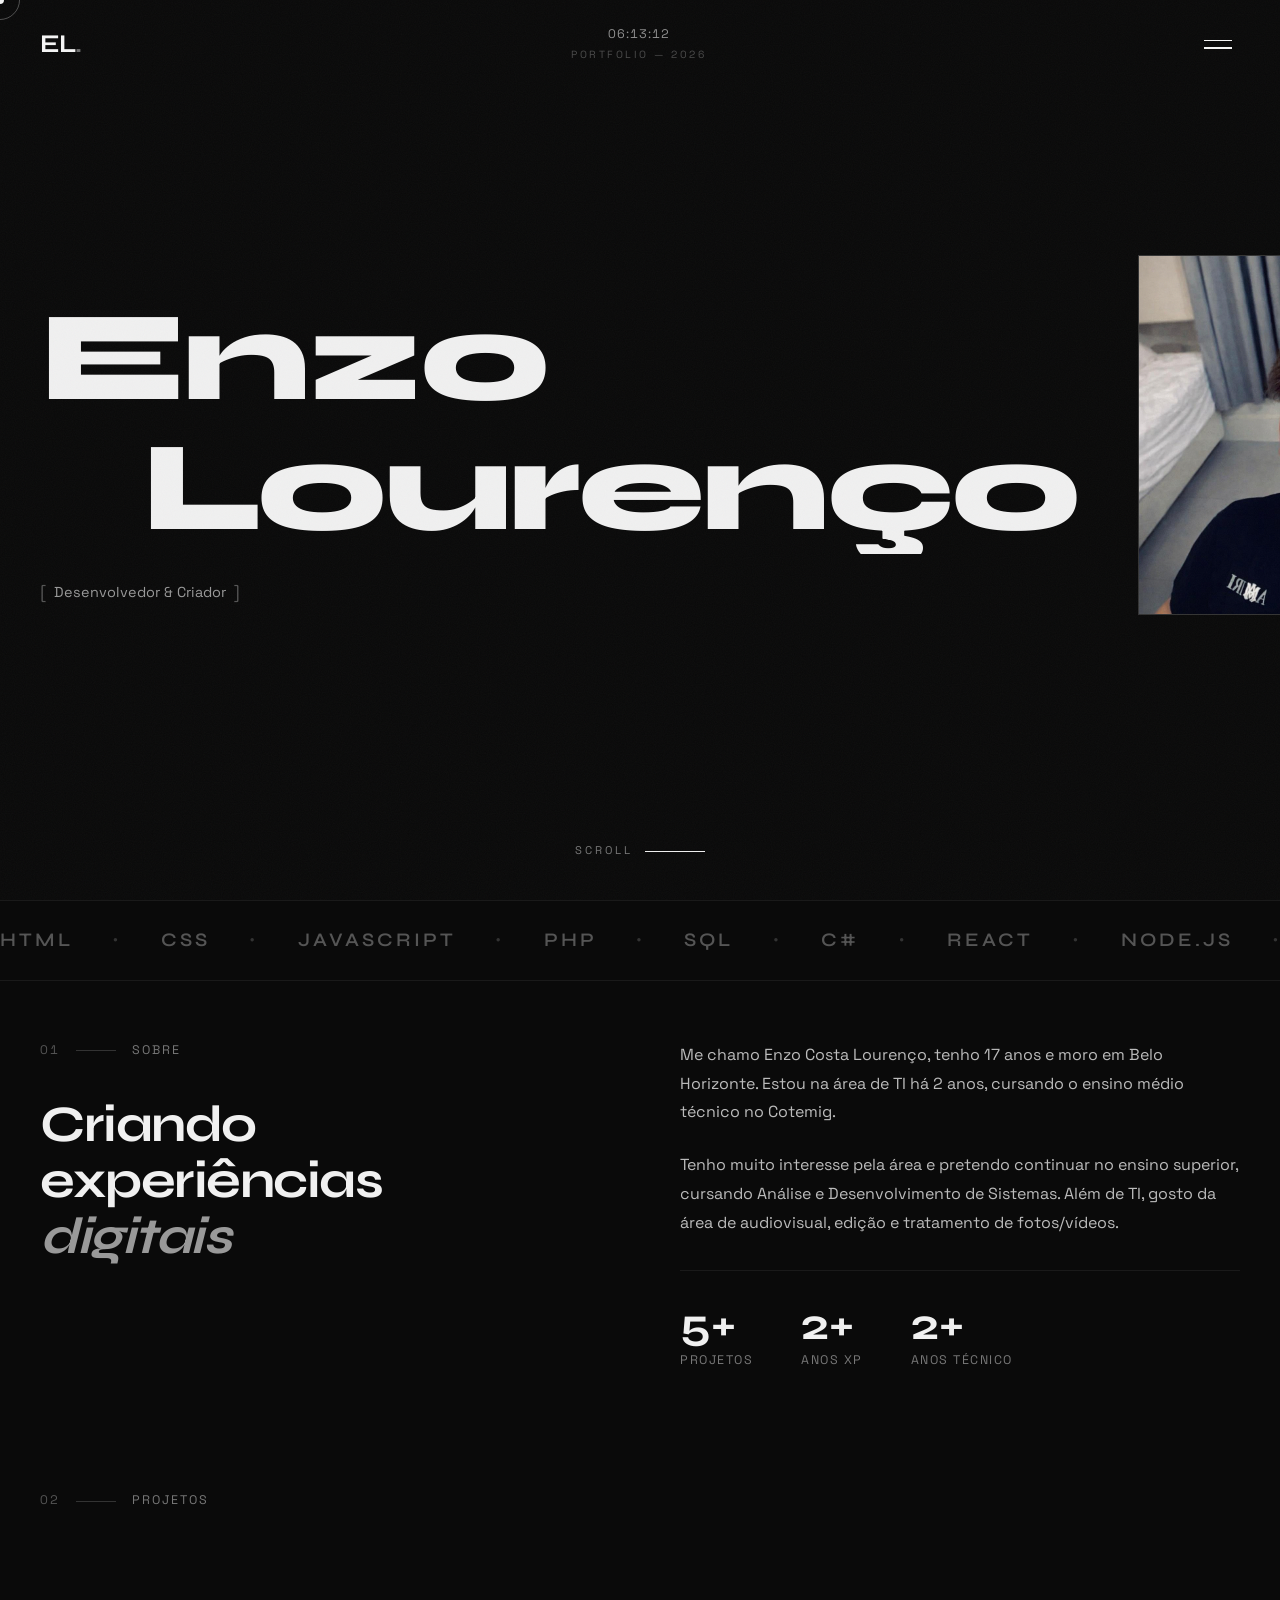
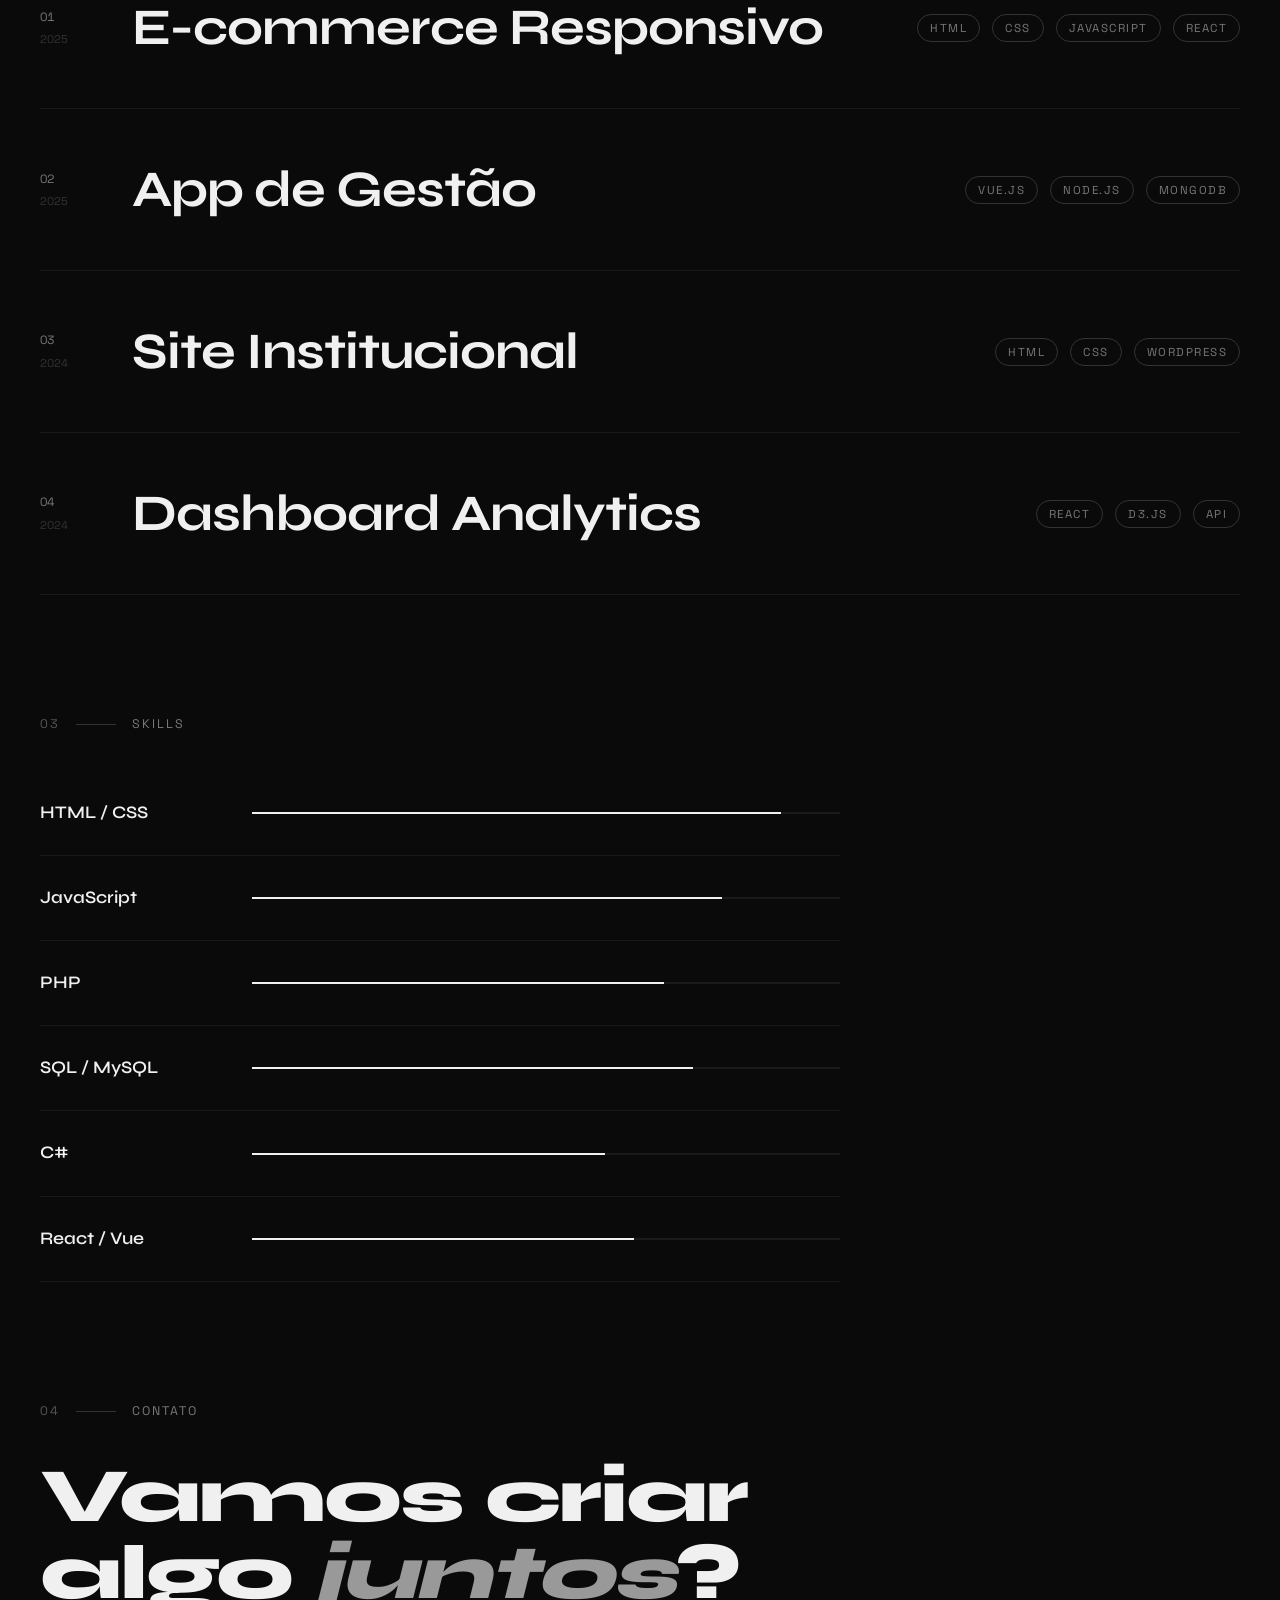
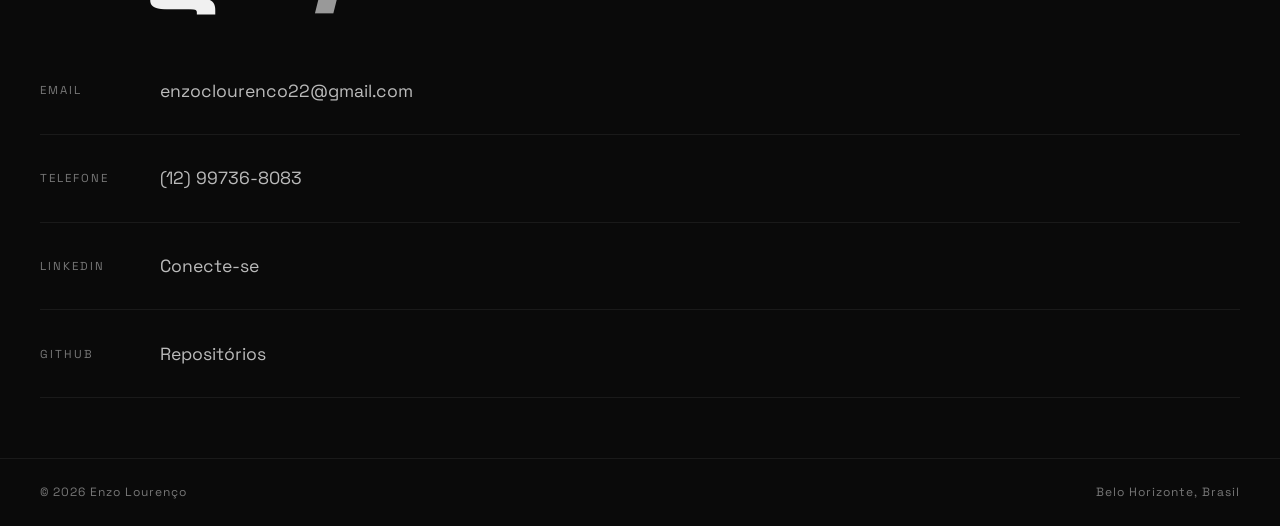
==== index.html @ 7df1abaa "Add files via upload" ====
<!DOCTYPE html>
<html lang="pt-BR">
<head>
    <meta charset="UTF-8">
    <meta name="viewport" content="width=device-width, initial-scale=1.0">
    <title>Enzo Lourenço — Portfolio</title>
    <meta name="description" content="Enzo Costa Lourenço — Desenvolvedor & Criador. Portfolio criativo.">
    <link rel="stylesheet" href="style.css">
    <link rel="preconnect" href="https://fonts.googleapis.com">
    <link rel="preconnect" href="https://fonts.gstatic.com" crossorigin>
    <link href="https://fonts.googleapis.com/css2?family=Space+Grotesk:wght@300;400;500;600;700&family=Syne:wght@400;500;600;700;800&display=swap" rel="stylesheet">
</head>
<body>
    <!-- Noise overlay -->
    <div class="noise-overlay"></div>

    <!-- Custom cursor -->
    <div class="cursor" id="cursor"></div>
    <div class="cursor-follower" id="cursor-follower"></div>

    <!-- Navigation -->
    <nav class="nav" id="nav">
        <div class="nav-inner">
            <a href="#" class="nav-logo" data-magnetic>EL<span class="nav-logo-dot">.</span></a>
            <div class="nav-center">
                <div class="nav-time" id="nav-time"></div>
                <div class="nav-subtitle">Portfolio &mdash; 2026</div>
            </div>
            <button class="nav-menu-btn" id="nav-menu-btn" data-magnetic aria-label="Menu">
                <span class="menu-line"></span>
                <span class="menu-line"></span>
            </button>
        </div>
    </nav>

    <!-- Fullscreen Menu Overlay -->
    <div class="menu-overlay" id="menu-overlay">
        <div class="menu-content">
            <div class="menu-links">
                <a href="#hero" class="menu-link" data-index="01">
                    <span class="menu-link-text">Início</span>
                    <span class="menu-link-arrow">→</span>
                </a>
                <a href="#about" class="menu-link" data-index="02">
                    <span class="menu-link-text">Sobre</span>
                    <span class="menu-link-arrow">→</span>
                </a>
                <a href="#work" class="menu-link" data-index="03">
                    <span class="menu-link-text">Projetos</span>
                    <span class="menu-link-arrow">→</span>
                </a>
                <a href="#skills" class="menu-link" data-index="04">
                    <span class="menu-link-text">Skills</span>
                    <span class="menu-link-arrow">→</span>
                </a>
                <a href="#contact" class="menu-link" data-index="05">
                    <span class="menu-link-text">Contato</span>
                    <span class="menu-link-arrow">→</span>
                </a>
            </div>
            <div class="menu-footer">
                <span>enzoclourenco22@gmail.com</span>
                <span>Belo Horizonte, BR</span>
            </div>
        </div>
    </div>

    <!-- Hero Section -->
    <section class="hero" id="hero">
        <div class="hero-row">
            <div class="hero-left">
                <h1 class="hero-title">
                    <span class="hero-title-line">
                        <span class="title-word" data-delay="0">Enzo</span>
                    </span>
                    <span class="hero-title-line title-line-indent">
                        <span class="title-word" data-delay="1">Lourenço</span>
                    </span>
                </h1>
                <div class="hero-role">
                    <span class="role-bracket">[</span>
                    <span class="role-text">Desenvolvedor & Criador</span>
                    <span class="role-bracket">]</span>
                </div>
            </div>
            <div class="hero-right">
                <div class="hero-photo-wrapper">
                    <img src="FotoPerfil.jpeg" alt="Enzo Lourenço" class="hero-photo">
                </div>
                <div class="hero-photo-label">BH &mdash; BR</div>
            </div>
        </div>
        <div class="hero-scroll-indicator">
            <span class="scroll-text">Scroll</span>
            <div class="scroll-bar">
                <div class="scroll-bar-fill"></div>
            </div>
        </div>
    </section>

    <!-- Marquee -->
    <div class="marquee-section">
        <div class="marquee-track">
            <div class="marquee-content">
                <span>HTML</span><span class="marquee-dot">●</span>
                <span>CSS</span><span class="marquee-dot">●</span>
                <span>JavaScript</span><span class="marquee-dot">●</span>
                <span>PHP</span><span class="marquee-dot">●</span>
                <span>SQL</span><span class="marquee-dot">●</span>
                <span>C#</span><span class="marquee-dot">●</span>
                <span>React</span><span class="marquee-dot">●</span>
                <span>Node.js</span><span class="marquee-dot">●</span>
                <span>HTML</span><span class="marquee-dot">●</span>
                <span>CSS</span><span class="marquee-dot">●</span>
                <span>JavaScript</span><span class="marquee-dot">●</span>
                <span>PHP</span><span class="marquee-dot">●</span>
                <span>SQL</span><span class="marquee-dot">●</span>
                <span>C#</span><span class="marquee-dot">●</span>
                <span>React</span><span class="marquee-dot">●</span>
                <span>Node.js</span><span class="marquee-dot">●</span>
            </div>
        </div>
    </div>

    <!-- About Section -->
    <section class="about" id="about">
        <div class="about-grid">
            <div class="about-left">
                <div class="section-label reveal-up">
                    <span class="label-number">01</span>
                    <span class="label-line"></span>
                    <span>Sobre</span>
                </div>
                <h2 class="about-heading reveal-up">
                    Criando<br>
                    experiências<br>
                    <em>digitais</em>
                </h2>
            </div>
            <div class="about-right">
                <p class="about-text reveal-up">
                    Me chamo Enzo Costa Lourenço, tenho 17 anos e moro em Belo Horizonte. 
                    Estou na área de TI há 2 anos, cursando o ensino médio técnico no Cotemig.
                </p>
                <p class="about-text reveal-up">
                    Tenho muito interesse pela área e pretendo continuar no ensino superior, 
                    cursando Análise e Desenvolvimento de Sistemas. Além de TI, gosto da área 
                    de audiovisual, edição e tratamento de fotos/vídeos.
                </p>
                <div class="about-stats">
                    <div class="stat reveal-up">
                        <span class="stat-number">5+</span>
                        <span class="stat-label">Projetos</span>
                    </div>
                    <div class="stat reveal-up">
                        <span class="stat-number">2+</span>
                        <span class="stat-label">Anos XP</span>
                    </div>
                    <div class="stat reveal-up">
                        <span class="stat-number">2+</span>
                        <span class="stat-label">Anos Técnico</span>
                    </div>
                </div>
            </div>
        </div>
    </section>

    <!-- Work / Projects Section -->
    <section class="work" id="work">
        <div class="section-label reveal-up">
            <span class="label-number">02</span>
            <span class="label-line"></span>
            <span>Projetos</span>
        </div>

        <div class="work-list">
            <!-- Project 1 -->
            <a href="#" class="work-item reveal-up" data-img="https://images.unsplash.com/photo-1551650975-87deedd944c3?auto=format&fit=crop&w=800&q=80">
                <div class="work-item-header">
                    <span class="work-number">01</span>
                    <span class="work-year">2025</span>
                </div>
                <h3 class="work-title">E-commerce Responsivo</h3>
                <div class="work-tags">
                    <span>HTML</span>
                    <span>CSS</span>
                    <span>JavaScript</span>
                    <span>React</span>
                </div>
                <div class="work-item-line"></div>
            </a>

            <!-- Project 2 -->
            <a href="#" class="work-item reveal-up" data-img="https://images.unsplash.com/photo-1460925895917-afdab827c52f?auto=format&fit=crop&w=800&q=80">
                <div class="work-item-header">
                    <span class="work-number">02</span>
                    <span class="work-year">2025</span>
                </div>
                <h3 class="work-title">App de Gestão</h3>
                <div class="work-tags">
                    <span>Vue.js</span>
                    <span>Node.js</span>
                    <span>MongoDB</span>
                </div>
                <div class="work-item-line"></div>
            </a>

            <!-- Project 3 -->
            <a href="#" class="work-item reveal-up" data-img="https://images.unsplash.com/photo-1551288049-bebda4e38f71?auto=format&fit=crop&w=800&q=80">
                <div class="work-item-header">
                    <span class="work-number">03</span>
                    <span class="work-year">2024</span>
                </div>
                <h3 class="work-title">Site Institucional</h3>
                <div class="work-tags">
                    <span>HTML</span>
                    <span>CSS</span>
                    <span>WordPress</span>
                </div>
                <div class="work-item-line"></div>
            </a>

            <!-- Project 4 -->
            <a href="#" class="work-item reveal-up" data-img="https://images.unsplash.com/photo-1555066931-4365d14bab8c?auto=format&fit=crop&w=800&q=80">
                <div class="work-item-header">
                    <span class="work-number">04</span>
                    <span class="work-year">2024</span>
                </div>
                <h3 class="work-title">Dashboard Analytics</h3>
                <div class="work-tags">
                    <span>React</span>
                    <span>D3.js</span>
                    <span>API</span>
                </div>
                <div class="work-item-line"></div>
            </a>
        </div>

        <!-- Floating preview image -->
        <div class="work-preview" id="work-preview">
            <img src="" alt="" id="work-preview-img">
        </div>
    </section>

    <!-- Skills Section -->
    <section class="skills" id="skills">
        <div class="section-label reveal-up">
            <span class="label-number">03</span>
            <span class="label-line"></span>
            <span>Skills</span>
        </div>
        <div class="skills-container">
            <div class="skill-row reveal-up">
                <span class="skill-name">HTML / CSS</span>
                <div class="skill-bar"><div class="skill-fill" data-width="90"></div></div>
            </div>
            <div class="skill-row reveal-up">
                <span class="skill-name">JavaScript</span>
                <div class="skill-bar"><div class="skill-fill" data-width="80"></div></div>
            </div>
            <div class="skill-row reveal-up">
                <span class="skill-name">PHP</span>
                <div class="skill-bar"><div class="skill-fill" data-width="70"></div></div>
            </div>
            <div class="skill-row reveal-up">
                <span class="skill-name">SQL / MySQL</span>
                <div class="skill-bar"><div class="skill-fill" data-width="75"></div></div>
            </div>
            <div class="skill-row reveal-up">
                <span class="skill-name">C#</span>
                <div class="skill-bar"><div class="skill-fill" data-width="60"></div></div>
            </div>
            <div class="skill-row reveal-up">
                <span class="skill-name">React / Vue</span>
                <div class="skill-bar"><div class="skill-fill" data-width="65"></div></div>
            </div>
        </div>
    </section>

    <!-- Contact Section -->
    <section class="contact" id="contact">
        <div class="contact-content">
            <div class="section-label reveal-up">
                <span class="label-number">04</span>
                <span class="label-line"></span>
                <span>Contato</span>
            </div>
            <h2 class="contact-heading reveal-up">
                Vamos criar<br>algo <em>juntos</em>?
            </h2>
            <div class="contact-links">
                <a href="mailto:enzoclourenco22@gmail.com" class="contact-link reveal-up" data-magnetic>
                    <span class="contact-link-label">Email</span>
                    <span class="contact-link-value">enzoclourenco22@gmail.com</span>
                    <span class="contact-link-arrow">↗</span>
                </a>
                <a href="tel:+5512997368083" class="contact-link reveal-up" data-magnetic>
                    <span class="contact-link-label">Telefone</span>
                    <span class="contact-link-value">(12) 99736-8083</span>
                    <span class="contact-link-arrow">↗</span>
                </a>
                <a href="https://linkedin.com/in/seu-perfil" target="_blank" class="contact-link reveal-up" data-magnetic>
                    <span class="contact-link-label">LinkedIn</span>
                    <span class="contact-link-value">Conecte-se</span>
                    <span class="contact-link-arrow">↗</span>
                </a>
                <a href="https://github.com/seu-usuario" target="_blank" class="contact-link reveal-up" data-magnetic>
                    <span class="contact-link-label">GitHub</span>
                    <span class="contact-link-value">Repositórios</span>
                    <span class="contact-link-arrow">↗</span>
                </a>
            </div>
        </div>
    </section>

    <!-- Footer -->
    <footer class="footer">
        <div class="footer-inner">
            <span class="footer-copy">&copy; <span id="year"></span> Enzo Lourenço</span>
            <span class="footer-location">Belo Horizonte, Brasil</span>
        </div>
    </footer>

    <script src="main.js"></script>
</body>
</html>
---- style.css ----
/* ===== DESIGN TOKENS ===== */
:root {
    --black: #0a0a0a;
    --black-soft: #111111;
    --gray-darkest: #1a1a1a;
    --gray-darker: #222222;
    --gray-dark: #333333;
    --gray-mid: #555555;
    --gray: #777777;
    --gray-light: #999999;
    --gray-lighter: #bbbbbb;
    --white-dim: #cccccc;
    --white-soft: #e0e0e0;
    --white: #f0f0f0;
    --pure-white: #ffffff;

    --font-display: 'Syne', sans-serif;
    --font-body: 'Space Grotesk', sans-serif;

    --ease-out-expo: cubic-bezier(0.16, 1, 0.3, 1);
    --ease-out-quart: cubic-bezier(0.25, 1, 0.5, 1);
    --ease-in-out: cubic-bezier(0.76, 0, 0.24, 1);
}

/* ===== RESET ===== */
*, *::before, *::after {
    margin: 0;
    padding: 0;
    box-sizing: border-box;
}

html {
    scroll-behavior: smooth;
    scroll-padding-top: 0;
    cursor: none;
}

body {
    font-family: var(--font-body);
    background: var(--black);
    color: var(--white);
    overflow-x: hidden;
    line-height: 1.6;
    -webkit-font-smoothing: antialiased;
    cursor: none;
}

a, button {
    cursor: none;
}

img {
    display: block;
    max-width: 100%;
}

a {
    text-decoration: none;
    color: inherit;
}

::selection {
    background: var(--white);
    color: var(--black);
}

/* ===== NOISE OVERLAY ===== */
.noise-overlay {
    position: fixed;
    inset: 0;
    z-index: 9999;
    pointer-events: none;
    opacity: 0.035;
    background-image: url("data:image/svg+xml,%3Csvg viewBox='0 0 256 256' xmlns='http://www.w3.org/2000/svg'%3E%3Cfilter id='noise'%3E%3CfeTurbulence type='fractalNoise' baseFrequency='0.9' numOctaves='4' stitchTiles='stitch'/%3E%3C/filter%3E%3Crect width='100%25' height='100%25' filter='url(%23noise)' opacity='1'/%3E%3C/svg%3E");
    background-repeat: repeat;
    background-size: 256px 256px;
}

/* ===== CUSTOM CURSOR ===== */
.cursor {
    width: 8px;
    height: 8px;
    background: var(--pure-white);
    border-radius: 50%;
    position: fixed;
    top: 0;
    left: 0;
    pointer-events: none;
    z-index: 10001;
    transition: transform 0.15s var(--ease-out-expo), opacity 0.3s;
    mix-blend-mode: difference;
}

.cursor-follower {
    width: 40px;
    height: 40px;
    border: 1px solid rgba(255, 255, 255, 0.3);
    border-radius: 50%;
    position: fixed;
    top: 0;
    left: 0;
    pointer-events: none;
    z-index: 10000;
    transition: transform 0.4s var(--ease-out-expo), width 0.3s, height 0.3s, border-color 0.3s, opacity 0.3s;
    mix-blend-mode: difference;
}

.cursor.hovering {
    transform: scale(0.5);
}

.cursor-follower.hovering {
    width: 64px;
    height: 64px;
    border-color: var(--pure-white);
}

/* ===== NAVIGATION ===== */
.nav {
    position: fixed;
    top: 0;
    left: 0;
    width: 100%;
    z-index: 1000;
    padding: 24px 40px;
    mix-blend-mode: difference;
}

.nav-inner {
    display: flex;
    align-items: center;
    justify-content: space-between;
}

.nav-logo {
    font-family: var(--font-display);
    font-size: 1.6rem;
    font-weight: 700;
    letter-spacing: -1px;
    color: var(--pure-white);
    transition: opacity 0.3s;
}

.nav-logo-dot {
    color: var(--gray);
}

.nav-logo:hover {
    opacity: 0.7;
}

/* Nav center (clock + subtitle) */
.nav-center {
    display: flex;
    flex-direction: column;
    align-items: center;
    gap: 2px;
}

.nav-subtitle {
    font-size: 0.65rem;
    text-transform: uppercase;
    letter-spacing: 2.5px;
    color: var(--gray-mid);
}

.nav-time {
    font-size: 0.78rem;
    color: var(--gray-light);
    font-variant-numeric: tabular-nums;
    letter-spacing: 1px;
}

.nav-menu-btn {
    background: none;
    border: none;
    display: flex;
    flex-direction: column;
    gap: 6px;
    padding: 8px;
    position: relative;
    z-index: 1001;
}

.menu-line {
    display: block;
    width: 28px;
    height: 1.5px;
    background: var(--pure-white);
    transition: all 0.4s var(--ease-out-expo);
    transform-origin: center;
}

.nav-menu-btn.active .menu-line:first-child {
    transform: rotate(45deg) translate(2.5px, 2.5px);
}

.nav-menu-btn.active .menu-line:last-child {
    transform: rotate(-45deg) translate(2.5px, -2.5px);
}

/* ===== FULLSCREEN MENU ===== */
.menu-overlay {
    position: fixed;
    inset: 0;
    background: var(--black);
    z-index: 999;
    display: flex;
    align-items: center;
    justify-content: center;
    clip-path: circle(0% at calc(100% - 56px) 40px);
    transition: clip-path 0.8s var(--ease-in-out);
    pointer-events: none;
}

.menu-overlay.open {
    clip-path: circle(150% at calc(100% - 56px) 40px);
    pointer-events: all;
}

.menu-content {
    text-align: center;
    width: 100%;
    height: 100%;
    padding: 80px 40px 40px;
    display: flex;
    flex-direction: column;
    align-items: center;
    justify-content: center;
}

.menu-links {
    display: flex;
    flex-direction: column;
    gap: 0;
    width: 100%;
}

.menu-link {
    display: flex;
    align-items: center;
    justify-content: center;
    padding: 20px 80px;
    border-bottom: 1px solid var(--gray-darkest);
    font-family: var(--font-display);
    font-size: clamp(2rem, 5vw, 4rem);
    font-weight: 700;
    color: var(--white);
    transition: all 0.4s var(--ease-out-expo);
    position: relative;
}

.menu-link::before {
    content: attr(data-index);
    position: absolute;
    left: 40px;
    font-size: 0.8rem;
    font-family: var(--font-body);
    font-weight: 400;
    color: var(--gray);
    opacity: 0;
    transform: translateY(10px);
    transition: all 0.4s var(--ease-out-expo);
}

.menu-link:hover::before {
    opacity: 1;
    transform: translateY(0);
}

.menu-link-arrow {
    position: absolute;
    right: 40px;
    font-size: 0.9em;
    opacity: 0;
    transform: translateX(-20px);
    transition: all 0.4s var(--ease-out-expo);
}

.menu-link:hover {
    color: var(--pure-white);
    letter-spacing: 4px;
}

.menu-link:hover .menu-link-arrow {
    opacity: 1;
    transform: translateX(0);
}

.menu-link-text {
    transition: transform 0.4s var(--ease-out-expo);
}

.menu-link:hover .menu-link-text {
    transform: translateX(10px);
}

.menu-footer {
    margin-top: auto;
    padding-top: 40px;
    display: flex;
    justify-content: center;
    gap: 40px;
    font-size: 0.82rem;
    color: var(--gray);
}

/* ===== HERO ===== */
.hero {
    height: 100vh;
    display: flex;
    flex-direction: column;
    justify-content: center;
    padding: 40px 40px 40px 40px;
    position: relative;
    overflow: hidden;
}

.hero-row {
    display: flex;
    align-items: center;
    justify-content: space-between;
    width: 100%;
    gap: 60px;
}

.hero-left {
    flex: 1;
}

.hero-right {
    flex-shrink: 0;
    margin-right: 3vw;
    opacity: 0;
    animation: fadeInPhoto 1.2s var(--ease-out-expo) 0.4s forwards;
}

/* Hero Photo */
.hero-photo-wrapper {
    width: 280px;
    height: 360px;
    overflow: hidden;
    position: relative;
}

.hero-photo-wrapper::before {
    content: '';
    position: absolute;
    inset: 0;
    border: 1px solid var(--gray-dark);
    z-index: 2;
    pointer-events: none;
}

.hero-photo {
    width: 100%;
    height: 100%;
    object-fit: cover;
    transition: transform 0.6s var(--ease-out-expo);
}

.hero-photo-wrapper:hover .hero-photo {
    transform: scale(1.05);
}

.hero-photo-label {
    margin-top: 12px;
    font-size: 0.7rem;
    letter-spacing: 3px;
    text-transform: uppercase;
    color: var(--gray);
    text-align: right;
}

.hero-title {
    font-family: var(--font-display);
    font-weight: 800;
    line-height: 1;
    letter-spacing: -3px;
    margin-bottom: 24px;
}

.hero-title-line {
    display: block;
    overflow: hidden;
    padding-bottom: 0.1em;
}

.title-line-indent {
    padding-left: 8vw;
}

.title-word {
    display: inline-block;
    font-size: clamp(4rem, 10vw, 8rem);
    opacity: 0;
    transform: translateY(100%);
    animation: revealUp 1.2s var(--ease-out-expo) forwards;
}

.title-word[data-delay="1"] {
    animation-delay: 0.15s;
}

.hero-role {
    display: flex;
    align-items: center;
    gap: 8px;
    font-size: 0.9rem;
    color: var(--gray-light);
    opacity: 0;
    animation: fadeIn 1s var(--ease-out-expo) 0.8s forwards;
}

.role-bracket {
    color: var(--gray-mid);
    font-size: 1.1rem;
}

.hero-scroll-indicator {
    position: absolute;
    bottom: 40px;
    left: 50%;
    transform: translateX(-50%);
    display: flex;
    align-items: center;
    gap: 12px;
    opacity: 0;
    animation: fadeIn 1s var(--ease-out-expo) 1.2s forwards;
}

.scroll-text {
    font-size: 0.7rem;
    text-transform: uppercase;
    letter-spacing: 3px;
    color: var(--gray);
}

.scroll-bar {
    width: 60px;
    height: 1px;
    background: var(--gray-dark);
    position: relative;
    overflow: hidden;
}

.scroll-bar-fill {
    position: absolute;
    top: 0;
    left: 0;
    width: 100%;
    height: 100%;
    background: var(--white);
    animation: scrollBarMove 2s ease-in-out infinite;
}

@keyframes scrollBarMove {
    0% { transform: translateX(-100%); }
    50% { transform: translateX(0); }
    100% { transform: translateX(100%); }
}

/* ===== MARQUEE ===== */
.marquee-section {
    padding: 24px 0;
    border-top: 1px solid var(--gray-darkest);
    border-bottom: 1px solid var(--gray-darkest);
    overflow: hidden;
}

.marquee-track {
    display: flex;
    animation: marquee 25s linear infinite;
}

.marquee-content {
    display: flex;
    align-items: center;
    gap: 40px;
    white-space: nowrap;
    font-family: var(--font-display);
    font-size: 1.2rem;
    font-weight: 600;
    color: var(--gray-mid);
    text-transform: uppercase;
    letter-spacing: 3px;
    padding-right: 40px;
}

.marquee-dot {
    font-size: 0.5rem;
    color: var(--gray-dark);
}

@keyframes marquee {
    0% { transform: translateX(0); }
    100% { transform: translateX(-50%); }
}

/* ===== SECTION LABEL ===== */
.section-label {
    display: flex;
    align-items: center;
    gap: 16px;
    font-size: 0.78rem;
    text-transform: uppercase;
    letter-spacing: 2px;
    color: var(--gray);
    margin-bottom: 36px;
}

.label-number {
    font-variant-numeric: tabular-nums;
    color: var(--gray-mid);
}

.label-line {
    width: 40px;
    height: 1px;
    background: var(--gray-dark);
}

/* ===== ABOUT ===== */
.about {
    padding: 60px 40px;
    min-height: auto;
}

.about-grid {
    display: grid;
    grid-template-columns: 1fr 1fr;
    gap: 80px;
    align-items: start;
}

.about-heading {
    font-family: var(--font-display);
    font-size: clamp(2.5rem, 4vw, 4rem);
    font-weight: 700;
    line-height: 1.1;
    letter-spacing: -1.5px;
    color: var(--white);
}

.about-heading em {
    font-style: italic;
    color: var(--gray-light);
}

.about-text {
    font-size: 1rem;
    line-height: 1.8;
    color: var(--gray-lighter);
    margin-bottom: 24px;
}

.about-stats {
    display: flex;
    gap: 48px;
    margin-top: 32px;
    padding-top: 32px;
    border-top: 1px solid var(--gray-darkest);
}

.stat {
    display: flex;
    flex-direction: column;
    gap: 4px;
}

.stat-number {
    font-family: var(--font-display);
    font-size: 2.8rem;
    font-weight: 700;
    color: var(--white);
    line-height: 1;
}

.stat-label {
    font-size: 0.78rem;
    text-transform: uppercase;
    letter-spacing: 1.5px;
    color: var(--gray);
}

/* ===== WORK / PROJECTS ===== */
.work {
    padding: 60px 40px;
    position: relative;
}

.work-list {
    display: flex;
    flex-direction: column;
}

.work-item {
    display: grid;
    grid-template-columns: auto 1fr auto;
    align-items: center;
    gap: 32px;
    padding: 40px 0;
    position: relative;
    transition: all 0.4s var(--ease-out-expo);
}

.work-item-line {
    position: absolute;
    bottom: 0;
    left: 0;
    width: 100%;
    height: 1px;
    background: var(--gray-darkest);
}

.work-item-line::after {
    content: '';
    position: absolute;
    bottom: 0;
    left: 0;
    width: 0;
    height: 1px;
    background: var(--white);
    transition: width 0.6s var(--ease-out-expo);
}

.work-item:hover .work-item-line::after {
    width: 100%;
}

.work-item-header {
    display: flex;
    flex-direction: column;
    gap: 4px;
    min-width: 60px;
}

.work-number {
    font-size: 0.75rem;
    color: var(--gray);
    font-variant-numeric: tabular-nums;
}

.work-year {
    font-size: 0.7rem;
    color: var(--gray-dark);
}

.work-title {
    font-family: var(--font-display);
    font-size: clamp(1.8rem, 4vw, 3.5rem);
    font-weight: 700;
    letter-spacing: -1px;
    color: var(--white);
    transition: all 0.4s var(--ease-out-expo);
}

.work-item:hover .work-title {
    letter-spacing: 2px;
    color: var(--pure-white);
}

.work-tags {
    display: flex;
    gap: 12px;
    flex-wrap: wrap;
    justify-content: flex-end;
}

.work-tags span {
    font-size: 0.72rem;
    text-transform: uppercase;
    letter-spacing: 1.5px;
    color: var(--gray);
    padding: 4px 12px;
    border: 1px solid var(--gray-dark);
    border-radius: 100px;
    transition: all 0.3s var(--ease-out-expo);
}

.work-item:hover .work-tags span {
    border-color: var(--gray);
    color: var(--gray-lighter);
}

/* Project Preview Image */
.work-preview {
    position: fixed;
    width: 320px;
    height: 200px;
    pointer-events: none;
    z-index: 100;
    opacity: 0;
    transition: opacity 0.3s var(--ease-out-expo);
    overflow: hidden;
}

.work-preview.visible {
    opacity: 1;
}

.work-preview img {
    width: 100%;
    height: 100%;
    object-fit: cover;
    filter: grayscale(100%);
}

/* ===== SKILLS ===== */
.skills {
    padding: 60px 40px;
}

.skills-container {
    max-width: 800px;
}

.skill-row {
    display: flex;
    align-items: center;
    gap: 32px;
    padding: 28px 0;
    border-bottom: 1px solid var(--gray-darkest);
}

.skill-name {
    min-width: 180px;
    font-family: var(--font-display);
    font-size: 1.1rem;
    font-weight: 600;
    color: var(--white);
}

.skill-bar {
    flex: 1;
    height: 2px;
    background: var(--gray-darkest);
    position: relative;
    overflow: hidden;
}

.skill-fill {
    height: 100%;
    background: var(--white);
    width: 0;
    transition: width 1.2s var(--ease-out-expo);
}


/* ===== CONTACT ===== */
.contact {
    padding: 60px 40px 60px;
    min-height: auto;
    display: flex;
    align-items: center;
}

.contact-content {
    width: 100%;
}

.contact-heading {
    font-family: var(--font-display);
    font-size: clamp(3rem, 6vw, 6rem);
    font-weight: 800;
    line-height: 1;
    letter-spacing: -2px;
    margin-bottom: 36px;
    color: var(--white);
}

.contact-heading em {
    font-style: italic;
    color: var(--gray-light);
}

.contact-links {
    display: flex;
    flex-direction: column;
}

.contact-link {
    display: flex;
    align-items: center;
    padding: 28px 0;
    border-bottom: 1px solid var(--gray-darkest);
    transition: all 0.4s var(--ease-out-expo);
    position: relative;
}

.contact-link::after {
    content: '';
    position: absolute;
    bottom: 0;
    left: 0;
    width: 0;
    height: 1px;
    background: var(--white);
    transition: width 0.6s var(--ease-out-expo);
}

.contact-link:hover::after {
    width: 100%;
}

.contact-link:hover {
    padding-left: 20px;
}

.contact-link-label {
    font-size: 0.72rem;
    text-transform: uppercase;
    letter-spacing: 2px;
    color: var(--gray);
    min-width: 120px;
}

.contact-link-value {
    flex: 1;
    font-size: 1.1rem;
    color: var(--gray-lighter);
    transition: color 0.3s;
}

.contact-link:hover .contact-link-value {
    color: var(--pure-white);
}

.contact-link-arrow {
    font-size: 1.2rem;
    color: var(--gray-dark);
    transform: translateX(-10px);
    opacity: 0;
    transition: all 0.4s var(--ease-out-expo);
}

.contact-link:hover .contact-link-arrow {
    opacity: 1;
    transform: translateX(0);
}

/* ===== FOOTER ===== */
.footer {
    padding: 24px 40px;
    border-top: 1px solid var(--gray-darkest);
}

.footer-inner {
    display: flex;
    justify-content: space-between;
    align-items: center;
}

.footer-copy, .footer-location {
    font-size: 0.75rem;
    color: var(--gray);
    letter-spacing: 1px;
}

/* ===== ANIMATIONS ===== */
@keyframes revealUp {
    from {
        opacity: 0;
        transform: translateY(100%);
    }
    to {
        opacity: 1;
        transform: translateY(0);
    }
}

@keyframes fadeIn {
    from { opacity: 0; }
    to { opacity: 1; }
}

@keyframes fadeInScale {
    from {
        opacity: 0;
        transform: translateY(-50%) scale(0.95);
    }
    to {
        opacity: 1;
        transform: translateY(-50%) scale(1);
    }
}

@keyframes fadeInPhoto {
    from {
        opacity: 0;
        transform: scale(0.95);
    }
    to {
        opacity: 1;
        transform: scale(1);
    }
}

/* Scroll Reveal */
.reveal-up {
    opacity: 0;
    transform: translateY(40px);
    transition: all 0.8s var(--ease-out-expo);
}

.reveal-up.visible {
    opacity: 1;
    transform: translateY(0);
}

/* ===== SCROLLBAR ===== */
::-webkit-scrollbar {
    width: 4px;
}

::-webkit-scrollbar-track {
    background: var(--black);
}

::-webkit-scrollbar-thumb {
    background: var(--gray-dark);
}

::-webkit-scrollbar-thumb:hover {
    background: var(--gray);
}

/* ===== RESPONSIVE ===== */
@media (max-width: 1024px) {
    .hero-photo-container {
        right: 4%;
    }

    .hero-photo-wrapper {
        width: 220px;
        height: 300px;
    }

    .about-grid {
        grid-template-columns: 1fr;
        gap: 48px;
    }

    .work-item {
        grid-template-columns: 1fr;
        gap: 12px;
        padding: 32px 0;
    }

    .work-tags {
        justify-content: flex-start;
    }

    .work-preview {
        display: none;
    }
}

@media (max-width: 768px) {
    html, body, a, button {
        cursor: auto;
    }

    .cursor, .cursor-follower {
        display: none;
    }

    .nav {
        padding: 16px 20px;
    }

    .hero {
        padding: 20px;
        flex-direction: column;
        align-items: flex-start;
        justify-content: flex-end;
    }

    .hero-content {
        padding-bottom: 40px;
    }

    .hero-photo-container {
        position: relative;
        right: auto;
        top: auto;
        transform: none;
        margin-bottom: 40px;
        align-self: flex-end;
        opacity: 1;
        animation: fadeIn 1s var(--ease-out-expo) 0.4s forwards;
    }

    .hero-photo-wrapper {
        width: 160px;
        height: 200px;
    }

    .title-word {
        font-size: clamp(3rem, 14vw, 5rem);
    }

    .title-line-indent {
        padding-left: 12vw;
    }

    .hero-bottom {
        flex-direction: column;
        gap: 24px;
        align-items: flex-start;
    }

    .about {
        padding: 80px 20px;
    }

    .about-stats {
        gap: 32px;
        flex-wrap: wrap;
    }

    .work {
        padding: 80px 20px;
    }

    .work-title {
        font-size: clamp(1.5rem, 7vw, 2.5rem);
    }

    .skills {
        padding: 80px 20px;
    }

    .skill-row {
        flex-direction: column;
        align-items: flex-start;
        gap: 12px;
    }

    .skill-name {
        min-width: unset;
    }

    .skill-bar {
        width: 100%;
    }

    .contact {
        padding: 80px 20px;
    }

    .contact-link {
        flex-direction: column;
        align-items: flex-start;
        gap: 4px;
    }

    .contact-link-arrow {
        display: none;
    }

    .footer {
        padding: 20px;
    }

    .footer-inner {
        flex-direction: column;
        gap: 8px;
        text-align: center;
    }

    .menu-link {
        font-size: clamp(1.8rem, 8vw, 3rem);
    }

    .menu-footer {
        flex-direction: column;
        gap: 8px;
    }

    .marquee-content {
        font-size: 0.9rem;
    }
}

@media (max-width: 480px) {
    .hero {
        padding: 16px;
    }

    .about {
        padding: 60px 16px;
    }

    .work {
        padding: 60px 16px;
    }

    .skills {
        padding: 60px 16px;
    }

    .contact {
        padding: 60px 16px;
    }
}
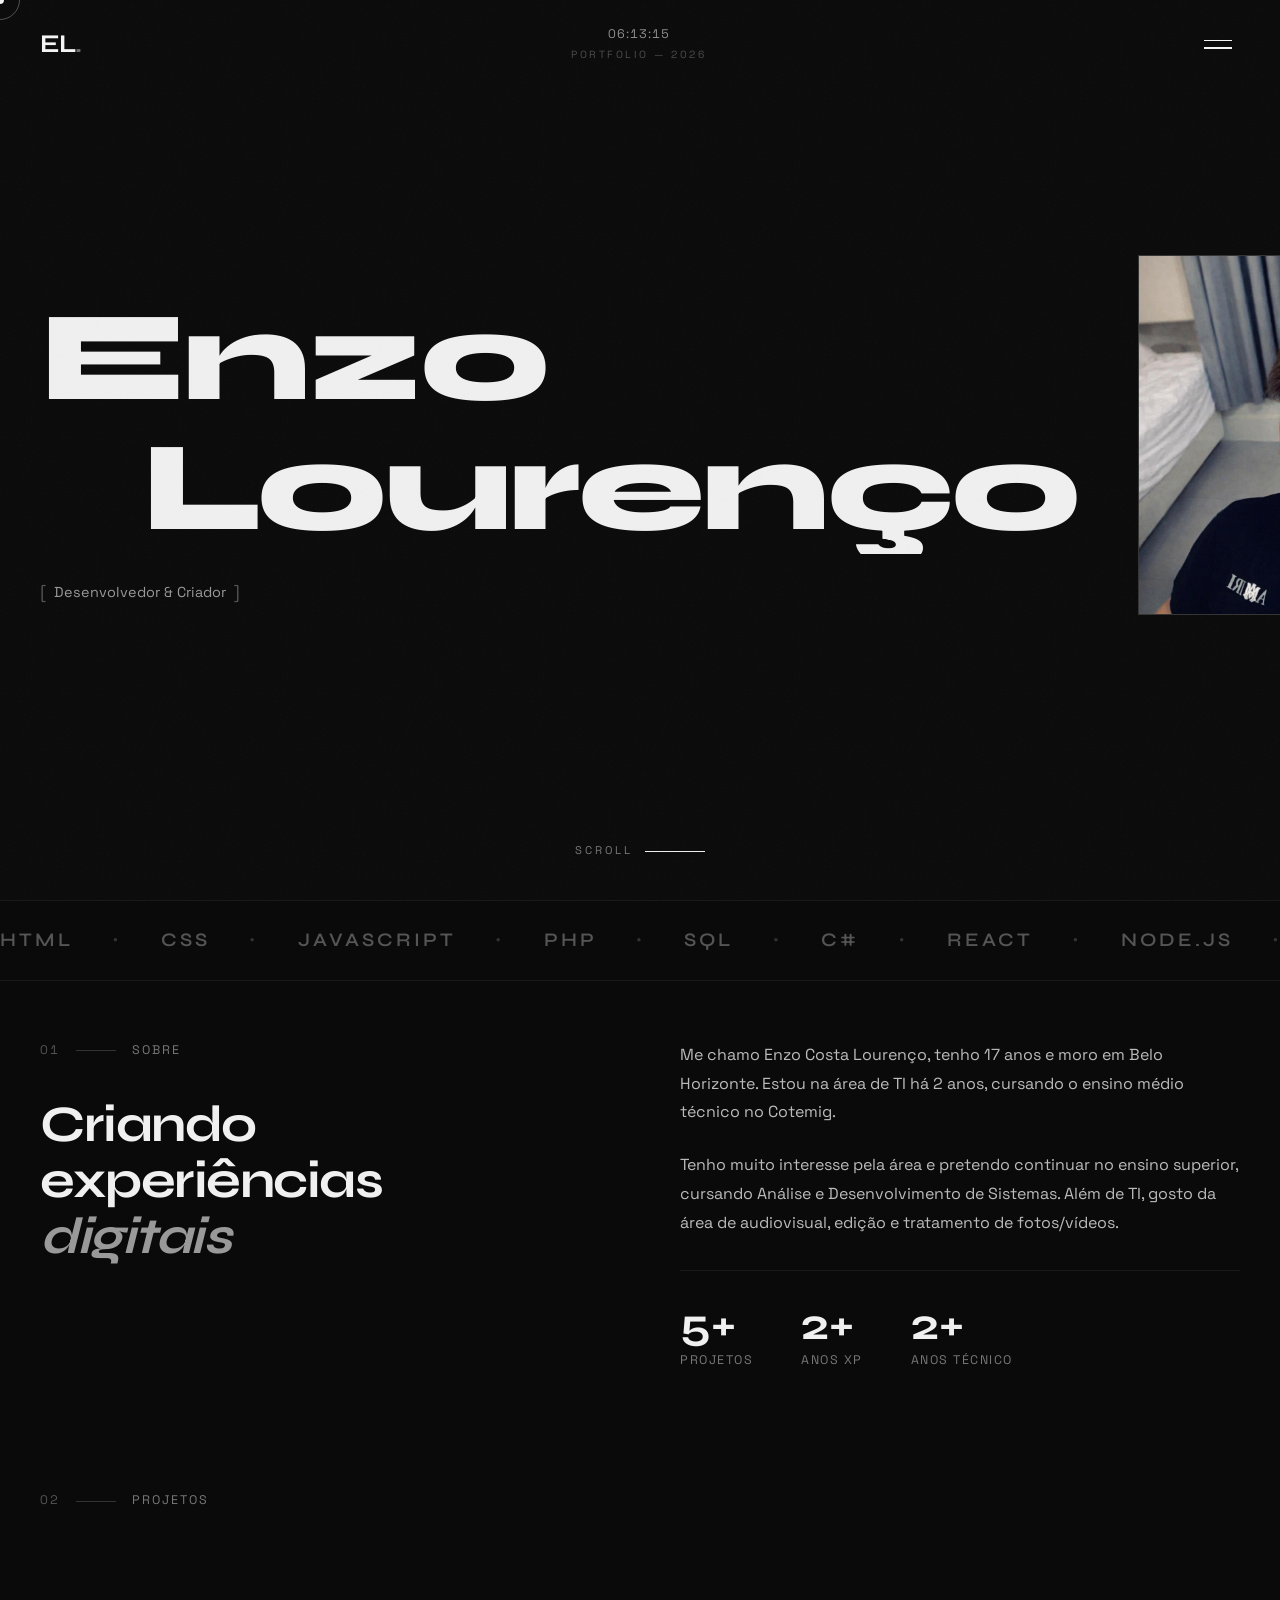
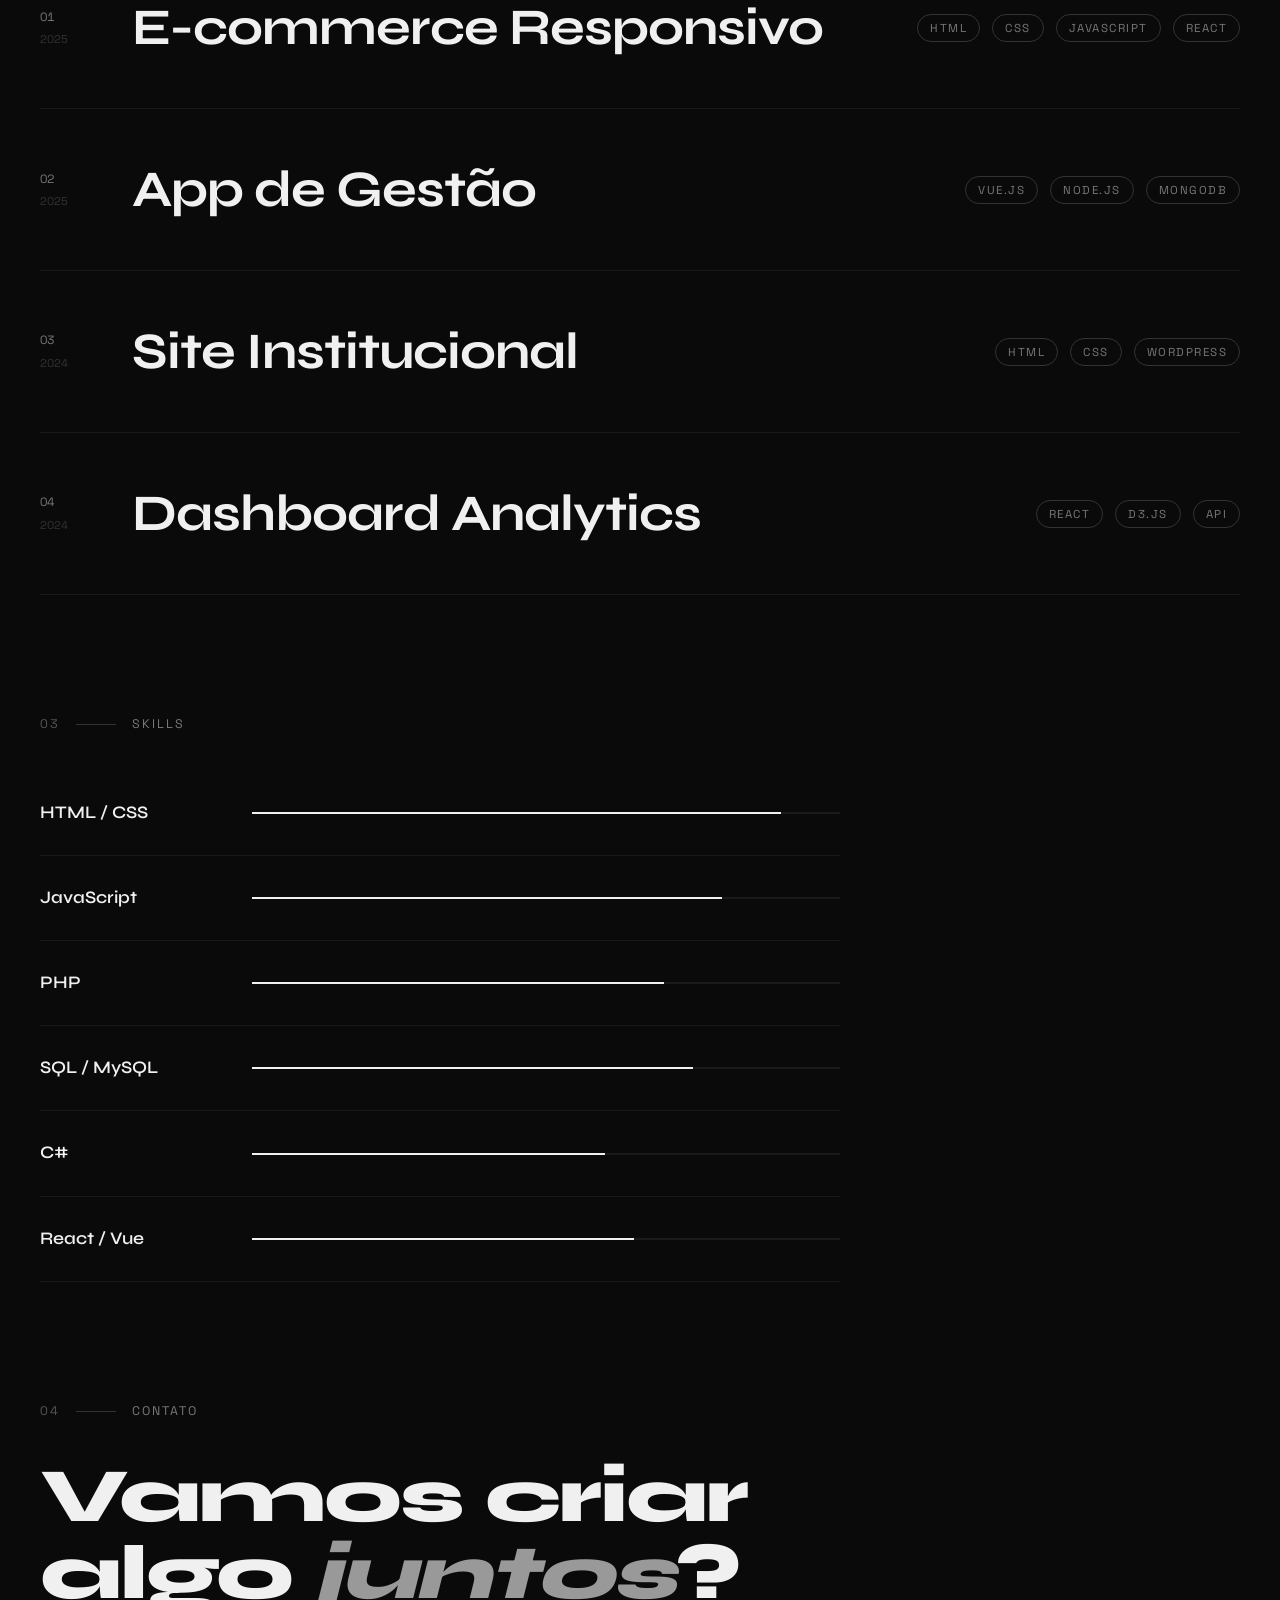
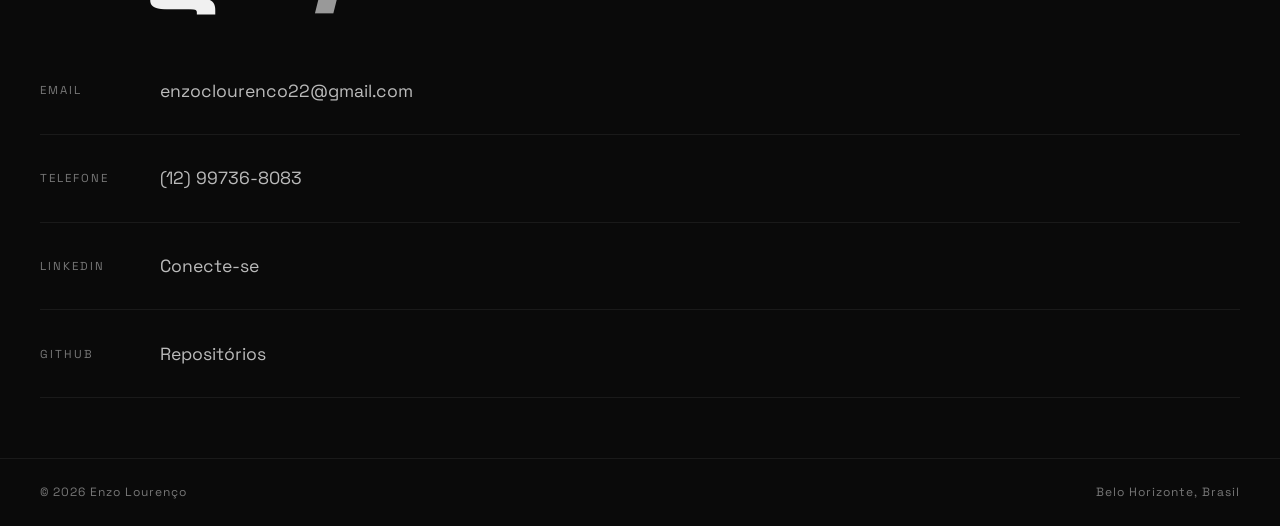
==== commit 757baff0: "teste" ====
--- a/index.html
+++ b/index.html
@@ -54,7 +54,7 @@
                     <span class="menu-link-arrow">→</span>
                 </a>
                 <a href="#contact" class="menu-link" data-index="05">
-                    <span class="menu-link-text">Contato</span>
+                    <span class="menu-link-text">Contatooooo</span>
                     <span class="menu-link-arrow">→</span>
                 </a>
             </div>
@@ -323,4 +323,4 @@
 
     <script src="main.js"></script>
 </body>
-</html>+</html>
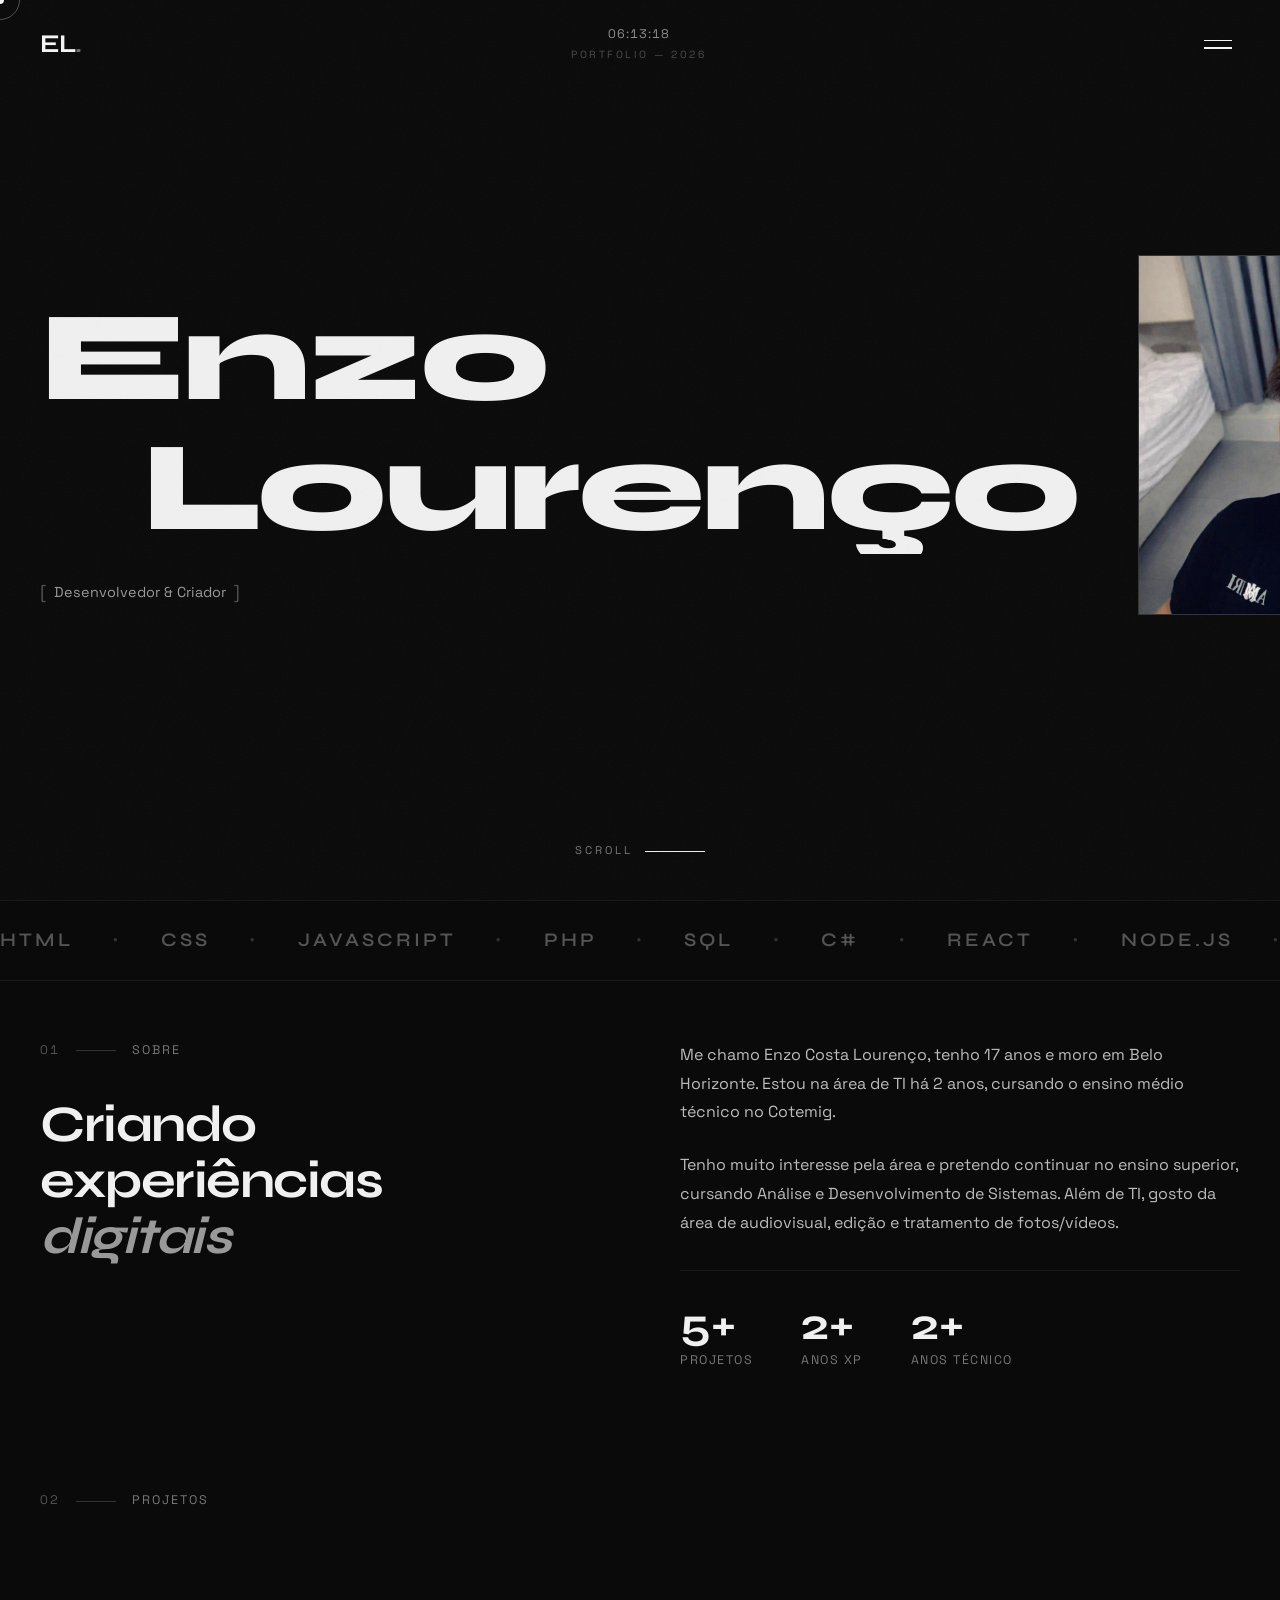
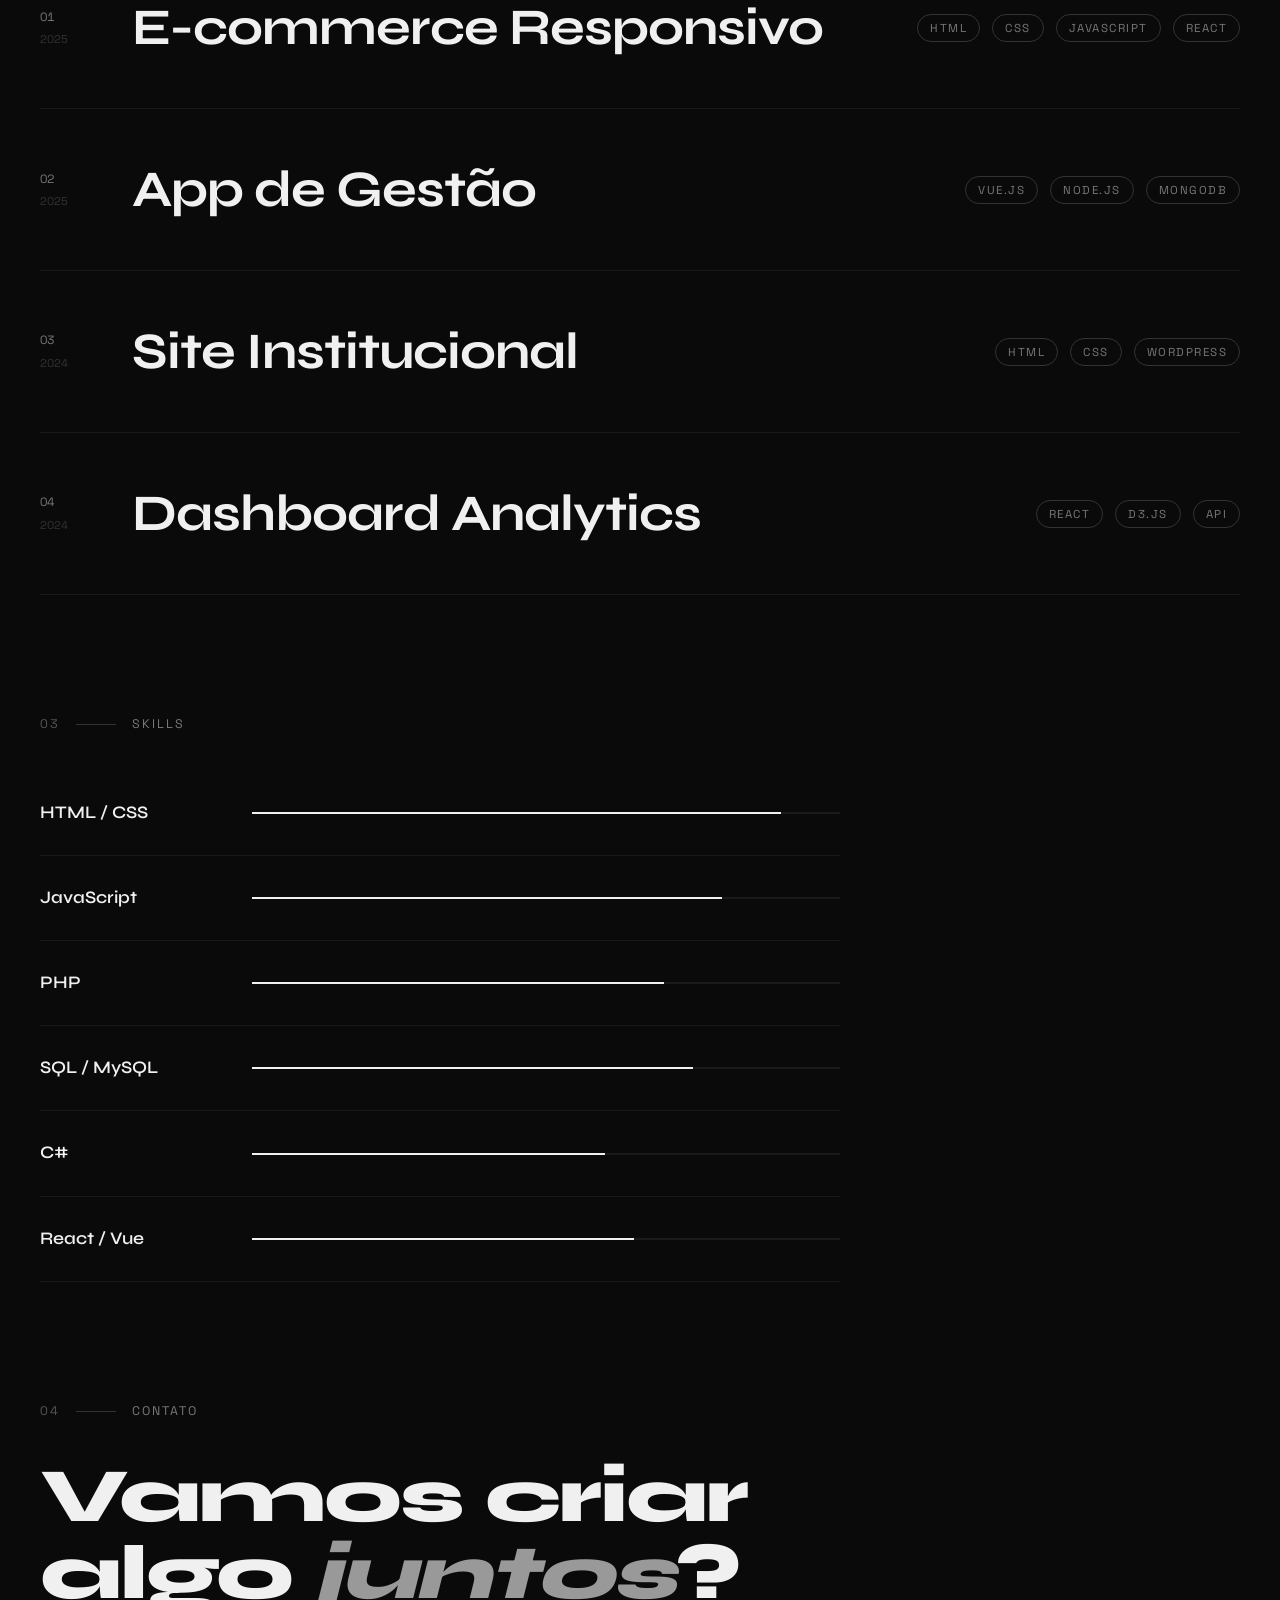
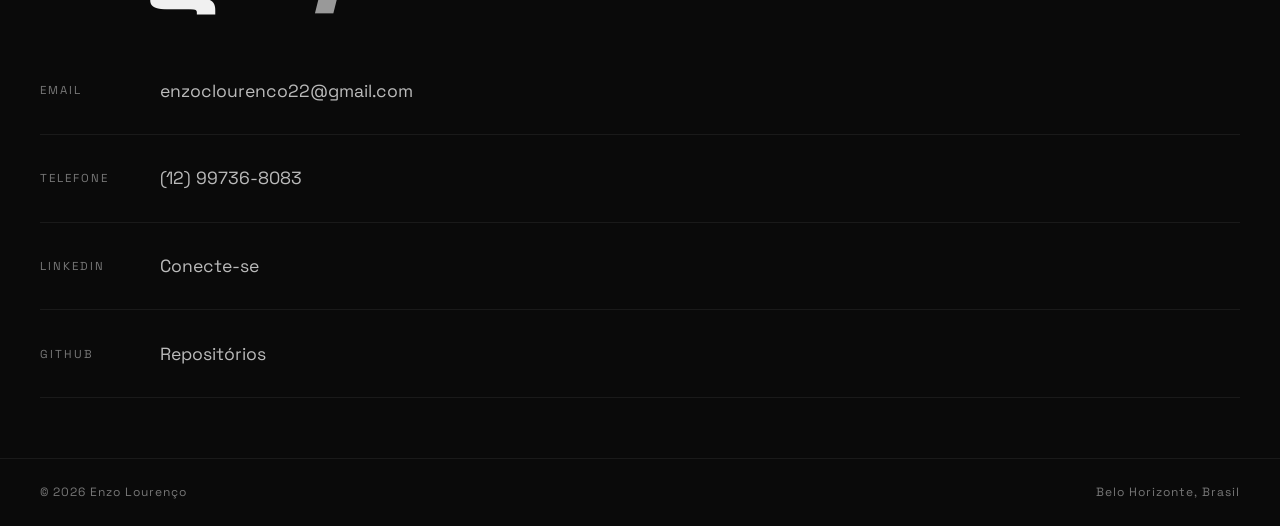
==== commit fb80264e: "testeee" ====
--- a/index.html
+++ b/index.html
@@ -54,7 +54,7 @@
                     <span class="menu-link-arrow">→</span>
                 </a>
                 <a href="#contact" class="menu-link" data-index="05">
-                    <span class="menu-link-text">Contatooooo</span>
+                    <span class="menu-link-text">Contato</span>
                     <span class="menu-link-arrow">→</span>
                 </a>
             </div>
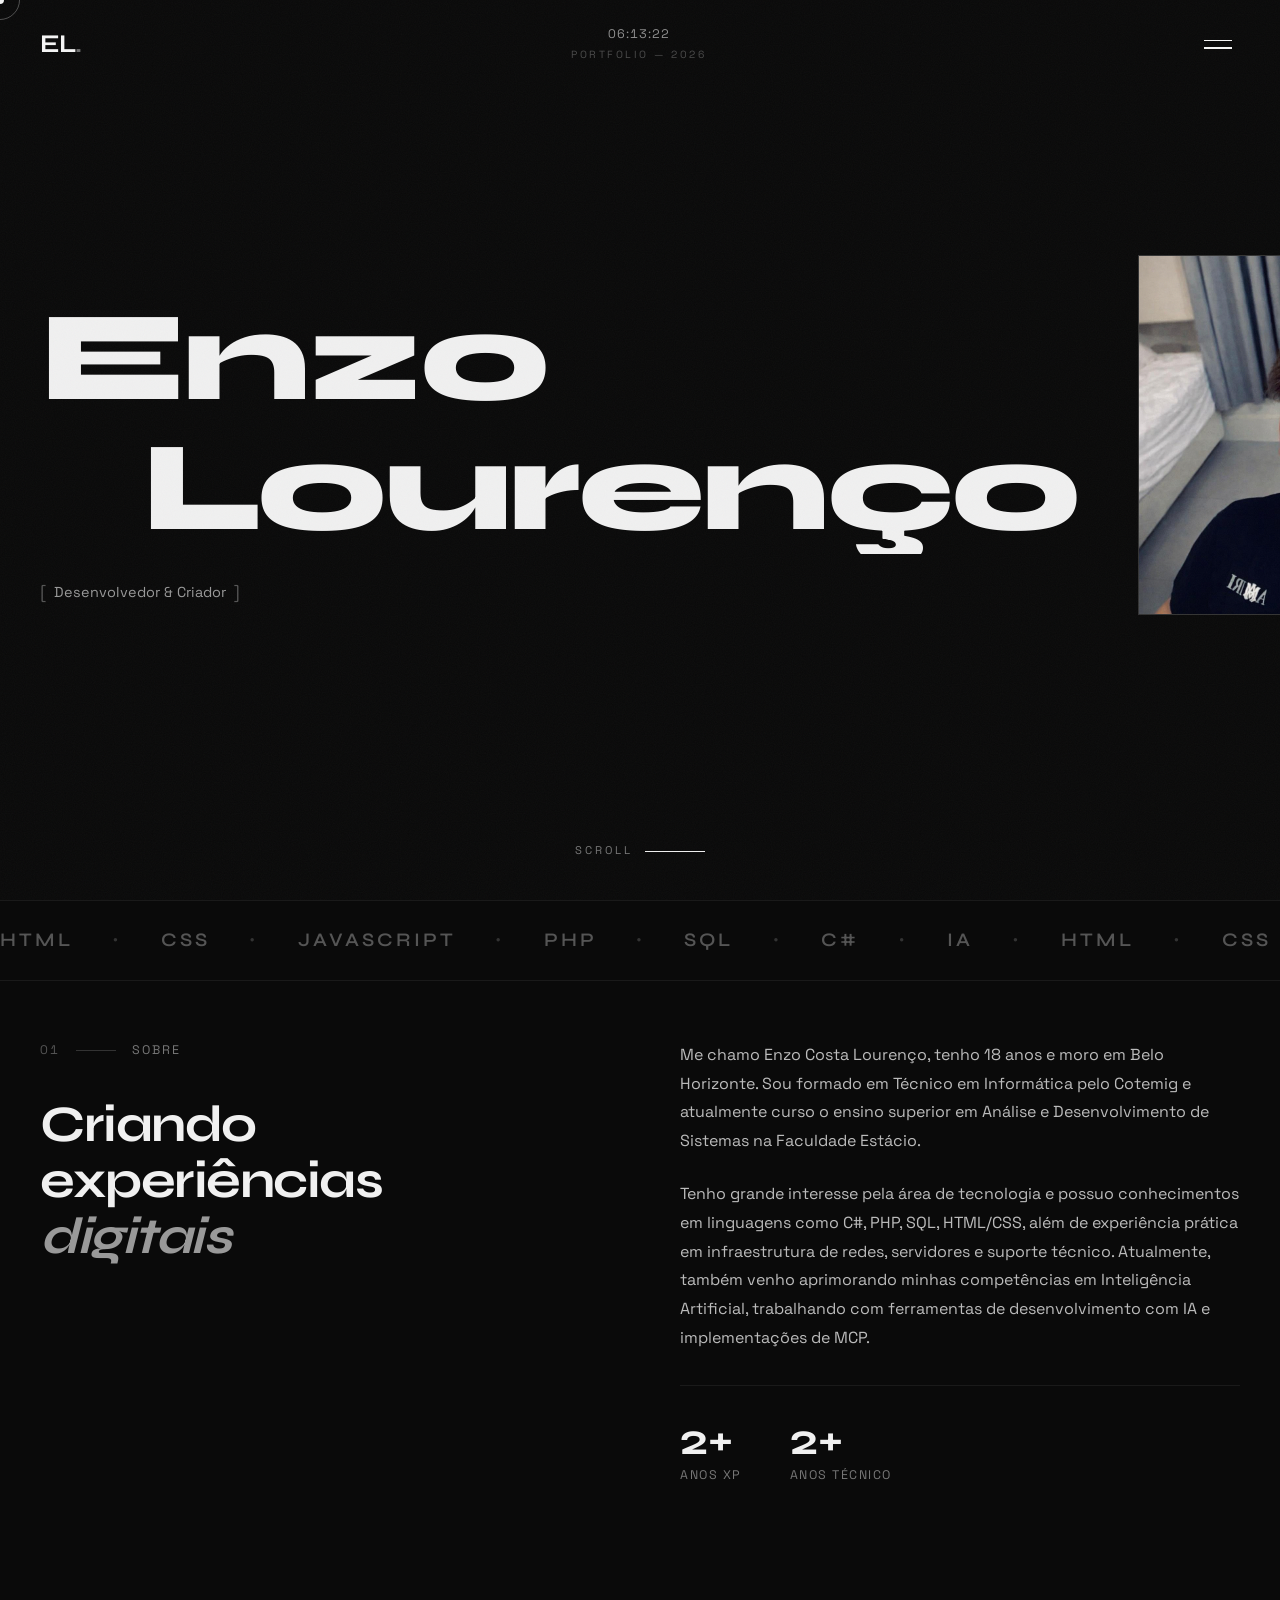
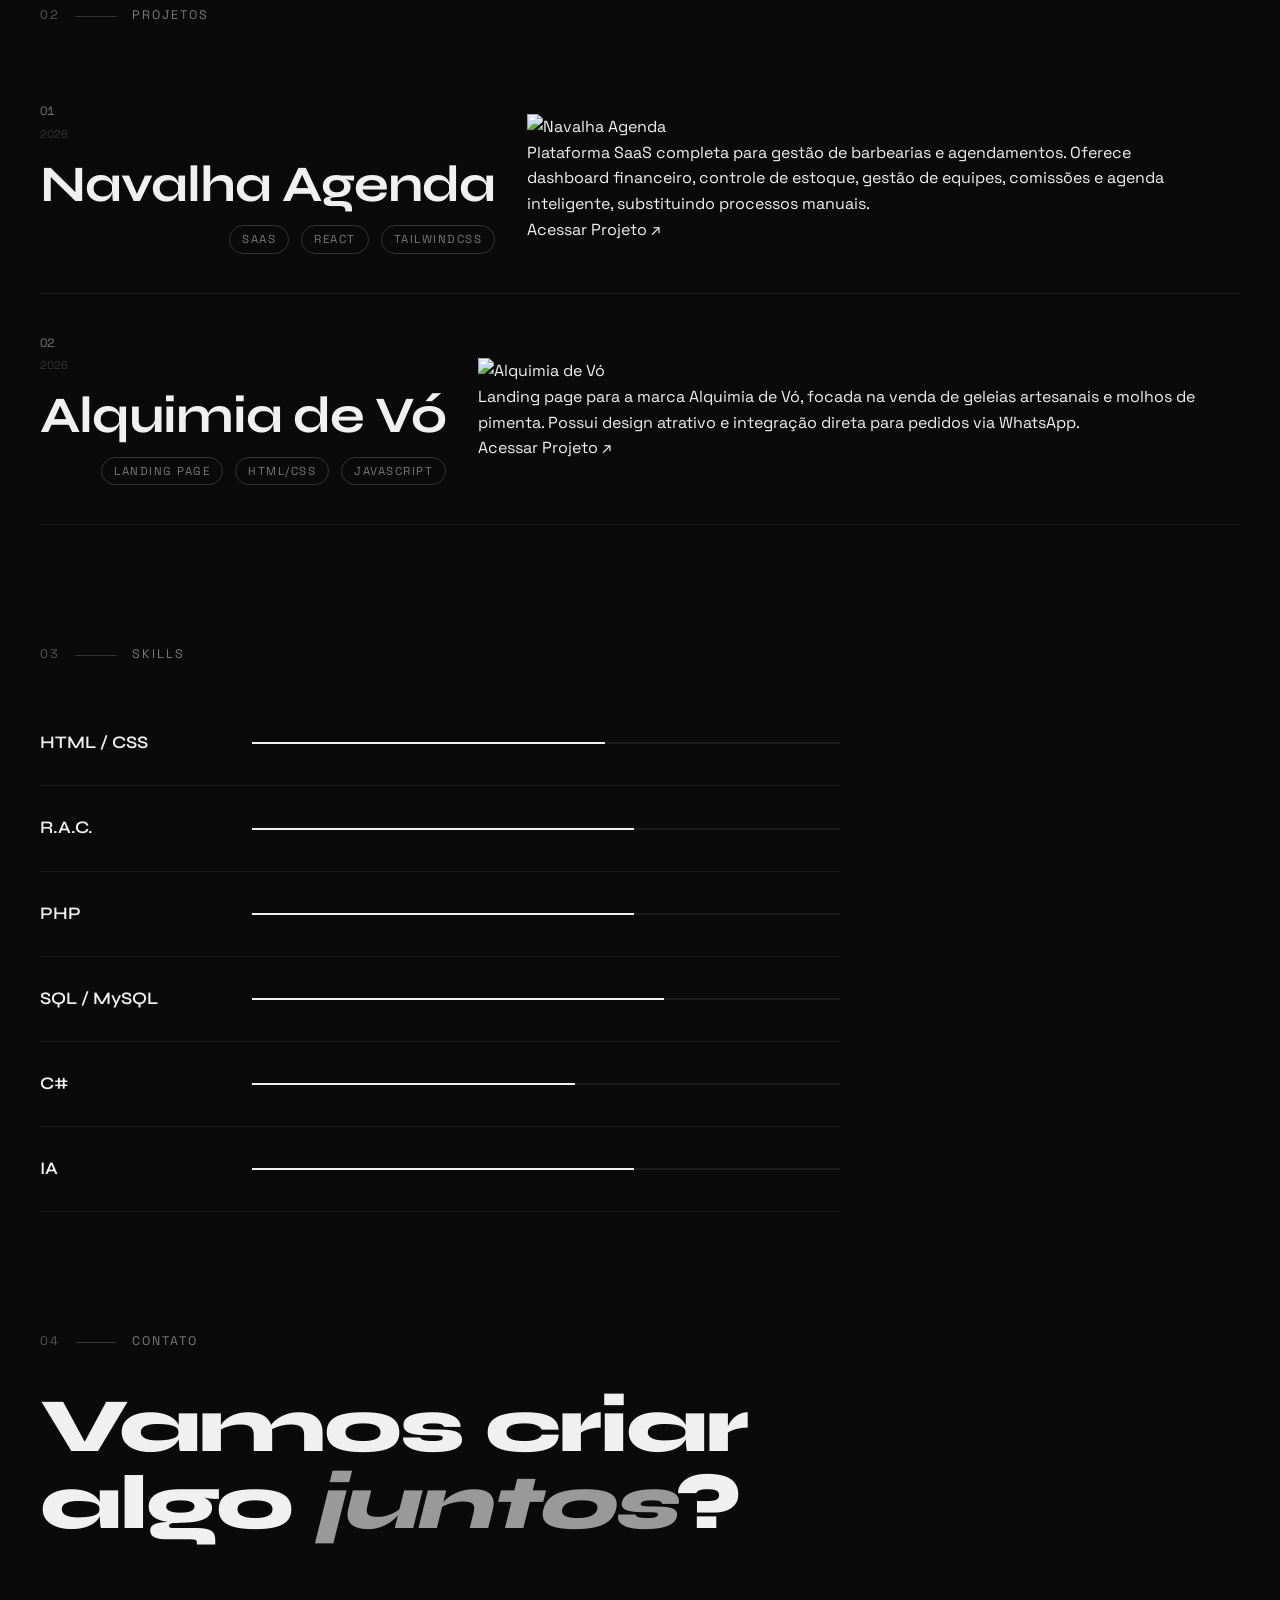
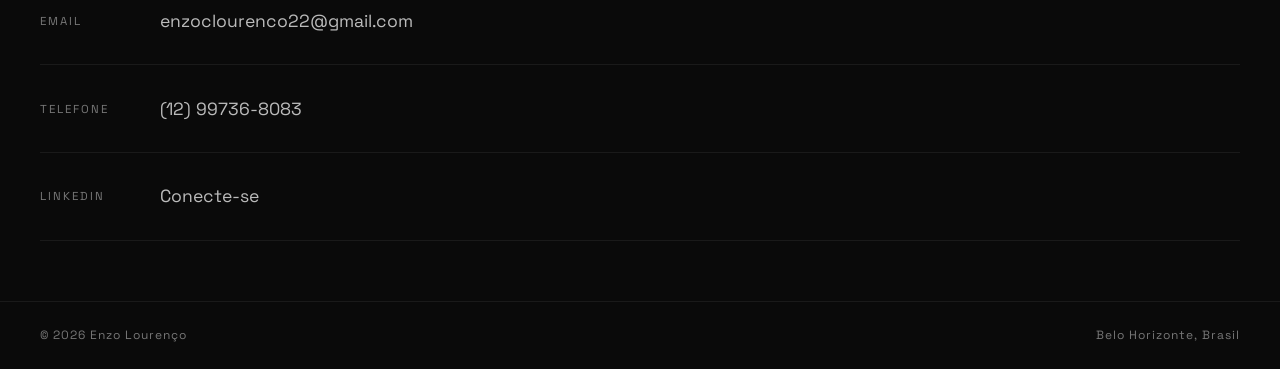
==== commit 01eb87b6: "mudanças" ====
--- a/index.html
+++ b/index.html
@@ -1,5 +1,6 @@
 <!DOCTYPE html>
 <html lang="pt-BR">
+
 <head>
     <meta charset="UTF-8">
     <meta name="viewport" content="width=device-width, initial-scale=1.0">
@@ -8,8 +9,11 @@
     <link rel="stylesheet" href="style.css">
     <link rel="preconnect" href="https://fonts.googleapis.com">
     <link rel="preconnect" href="https://fonts.gstatic.com" crossorigin>
-    <link href="https://fonts.googleapis.com/css2?family=Space+Grotesk:wght@300;400;500;600;700&family=Syne:wght@400;500;600;700;800&display=swap" rel="stylesheet">
+    <link
+        href="https://fonts.googleapis.com/css2?family=Space+Grotesk:wght@300;400;500;600;700&family=Syne:wght@400;500;600;700;800&display=swap"
+        rel="stylesheet">
 </head>
+
 <body>
     <!-- Noise overlay -->
     <div class="noise-overlay"></div>
@@ -108,16 +112,14 @@
                 <span>PHP</span><span class="marquee-dot">●</span>
                 <span>SQL</span><span class="marquee-dot">●</span>
                 <span>C#</span><span class="marquee-dot">●</span>
-                <span>React</span><span class="marquee-dot">●</span>
-                <span>Node.js</span><span class="marquee-dot">●</span>
+                <span>IA</span><span class="marquee-dot">●</span>
                 <span>HTML</span><span class="marquee-dot">●</span>
                 <span>CSS</span><span class="marquee-dot">●</span>
                 <span>JavaScript</span><span class="marquee-dot">●</span>
                 <span>PHP</span><span class="marquee-dot">●</span>
                 <span>SQL</span><span class="marquee-dot">●</span>
                 <span>C#</span><span class="marquee-dot">●</span>
-                <span>React</span><span class="marquee-dot">●</span>
-                <span>Node.js</span><span class="marquee-dot">●</span>
+                <span>IA</span><span class="marquee-dot">●</span>
             </div>
         </div>
     </div>
@@ -139,19 +141,18 @@
             </div>
             <div class="about-right">
                 <p class="about-text reveal-up">
-                    Me chamo Enzo Costa Lourenço, tenho 17 anos e moro em Belo Horizonte. 
-                    Estou na área de TI há 2 anos, cursando o ensino médio técnico no Cotemig.
+                    Me chamo Enzo Costa Lourenço, tenho 18 anos e moro em Belo Horizonte.
+                    Sou formado em Técnico em Informática pelo Cotemig e atualmente curso o ensino superior em Análise e
+                    Desenvolvimento de Sistemas na Faculdade Estácio.
                 </p>
                 <p class="about-text reveal-up">
-                    Tenho muito interesse pela área e pretendo continuar no ensino superior, 
-                    cursando Análise e Desenvolvimento de Sistemas. Além de TI, gosto da área 
-                    de audiovisual, edição e tratamento de fotos/vídeos.
+                    Tenho grande interesse pela área de tecnologia e possuo conhecimentos em linguagens como C#, PHP,
+                    SQL, HTML/CSS, além de experiência prática em infraestrutura de redes, servidores e suporte
+                    técnico.
+                    Atualmente, também venho aprimorando minhas competências em Inteligência Artificial, trabalhando com
+                    ferramentas de desenvolvimento com IA e implementações de MCP.
                 </p>
                 <div class="about-stats">
-                    <div class="stat reveal-up">
-                        <span class="stat-number">5+</span>
-                        <span class="stat-label">Projetos</span>
-                    </div>
                     <div class="stat reveal-up">
                         <span class="stat-number">2+</span>
                         <span class="stat-label">Anos XP</span>
@@ -175,71 +176,126 @@
 
         <div class="work-list">
             <!-- Project 1 -->
-            <a href="#" class="work-item reveal-up" data-img="https://images.unsplash.com/photo-1551650975-87deedd944c3?auto=format&fit=crop&w=800&q=80">
-                <div class="work-item-header">
-                    <span class="work-number">01</span>
-                    <span class="work-year">2025</span>
-                </div>
-                <h3 class="work-title">E-commerce Responsivo</h3>
-                <div class="work-tags">
-                    <span>HTML</span>
-                    <span>CSS</span>
-                    <span>JavaScript</span>
-                    <span>React</span>
+            <div class="work-item reveal-up">
+                <div class="work-summary">
+                    <div class="work-item-header">
+                        <span class="work-number">01</span>
+                        <span class="work-year">2026</span>
+                    </div>
+                    <h3 class="work-title">Navalha Agenda</h3>
+                    <div class="work-tags">
+                        <span>SaaS</span>
+                        <span>React</span>
+                        <span>TailwindCSS</span>
+                    </div>
+                </div>
+                <div class="work-details">
+                    <div class="work-details-inner">
+                        <div class="work-photo">
+                            <img src="ImagemNavalhaAgenda.png" alt="Navalha Agenda">
+                        </div>
+                        <div class="work-desc">
+                            <p>Plataforma SaaS completa para gestão de barbearias e agendamentos. Oferece dashboard
+                                financeiro, controle de estoque, gestão de equipes, comissões e agenda inteligente,
+                                substituindo processos manuais.</p>
+                            <a href="https://navalhaagenda.vercel.app/" target="_blank" class="work-link">Acessar
+                                Projeto ↗</a>
+                        </div>
+                    </div>
                 </div>
                 <div class="work-item-line"></div>
-            </a>
+            </div>
 
             <!-- Project 2 -->
-            <a href="#" class="work-item reveal-up" data-img="https://images.unsplash.com/photo-1460925895917-afdab827c52f?auto=format&fit=crop&w=800&q=80">
-                <div class="work-item-header">
-                    <span class="work-number">02</span>
-                    <span class="work-year">2025</span>
-                </div>
-                <h3 class="work-title">App de Gestão</h3>
-                <div class="work-tags">
-                    <span>Vue.js</span>
-                    <span>Node.js</span>
-                    <span>MongoDB</span>
+            <div class="work-item reveal-up">
+                <div class="work-summary">
+                    <div class="work-item-header">
+                        <span class="work-number">02</span>
+                        <span class="work-year">2026</span>
+                    </div>
+                    <h3 class="work-title">Alquimia de Vó</h3>
+                    <div class="work-tags">
+                        <span>Landing Page</span>
+                        <span>HTML/CSS</span>
+                        <span>JavaScript</span>
+                    </div>
+                </div>
+                <div class="work-details">
+                    <div class="work-details-inner">
+                        <div class="work-photo">
+                            <img src="ImagemAlquimiaDeVo.png" alt="Alquimia de Vó">
+                        </div>
+                        <div class="work-desc">
+                            <p>Landing page para a marca Alquimia de Vó, focada na venda de geleias artesanais e molhos
+                                de pimenta. Possui design atrativo e integração direta para pedidos via WhatsApp.</p>
+                            <a href="https://alquimiadevo.vercel.app/" target="_blank" class="work-link">Acessar Projeto
+                                ↗</a>
+                        </div>
+                    </div>
                 </div>
                 <div class="work-item-line"></div>
-            </a>
+            </div>
 
             <!-- Project 3 -->
-            <a href="#" class="work-item reveal-up" data-img="https://images.unsplash.com/photo-1551288049-bebda4e38f71?auto=format&fit=crop&w=800&q=80">
-                <div class="work-item-header">
-                    <span class="work-number">03</span>
-                    <span class="work-year">2024</span>
-                </div>
-                <h3 class="work-title">Site Institucional</h3>
-                <div class="work-tags">
-                    <span>HTML</span>
-                    <span>CSS</span>
-                    <span>WordPress</span>
+            <!-- <div class="work-item reveal-up">
+                <div class="work-summary">
+                    <div class="work-item-header">
+                        <span class="work-number">03</span>
+                        <span class="work-year">2024</span>
+                    </div>
+                    <h3 class="work-title">Site Institucional</h3>
+                    <div class="work-tags">
+                        <span>HTML</span>
+                        <span>CSS</span>
+                        <span>WordPress</span>
+                    </div>
+                </div>
+                <div class="work-details">
+                    <div class="work-details-inner">
+                        <div class="work-photo">
+                            <img src="https://images.unsplash.com/photo-1551288049-bebda4e38f71?auto=format&fit=crop&w=800&q=80"
+                                alt="Site Institucional">
+                        </div>
+                        <div class="work-desc">
+                            <p>Página empresarial elegante construída para refletir valores de modernidade e confiança.
+                                Gerenciador de conteúdo personalizado para o cliente final.</p>
+                            <a href="#" class="work-link">Acessar Projeto ↗</a>
+                        </div>
+                    </div>
                 </div>
                 <div class="work-item-line"></div>
-            </a>
+            </div> -->
 
             <!-- Project 4 -->
-            <a href="#" class="work-item reveal-up" data-img="https://images.unsplash.com/photo-1555066931-4365d14bab8c?auto=format&fit=crop&w=800&q=80">
-                <div class="work-item-header">
-                    <span class="work-number">04</span>
-                    <span class="work-year">2024</span>
-                </div>
-                <h3 class="work-title">Dashboard Analytics</h3>
-                <div class="work-tags">
-                    <span>React</span>
-                    <span>D3.js</span>
-                    <span>API</span>
+            <!-- <div class="work-item reveal-up">
+                <div class="work-summary">
+                    <div class="work-item-header">
+                        <span class="work-number">04</span>
+                        <span class="work-year">2024</span>
+                    </div>
+                    <h3 class="work-title">Dashboard Analytics</h3>
+                    <div class="work-tags">
+                        <span>React</span>
+                        <span>D3.js</span>
+                        <span>API</span>
+                    </div>
+                </div>
+                <div class="work-details">
+                    <div class="work-details-inner">
+                        <div class="work-photo">
+                            <img src="https://images.unsplash.com/photo-1555066931-4365d14bab8c?auto=format&fit=crop&w=800&q=80"
+                                alt="Dashboard Analytics">
+                        </div>
+                        <div class="work-desc">
+                            <p>Visualização avançada de dados usando gráficos interativos D3.js. Ferramenta poderosa que
+                                converte matrizes de dados complexas em painéis analíticos legíveis.</p>
+                            <a href="#" class="work-link">Acessar Projeto ↗</a>
+                        </div>
+                    </div>
                 </div>
                 <div class="work-item-line"></div>
-            </a>
-        </div>
-
-        <!-- Floating preview image -->
-        <div class="work-preview" id="work-preview">
-            <img src="" alt="" id="work-preview-img">
-        </div>
+            </div>
+        </div> -->
     </section>
 
     <!-- Skills Section -->
@@ -252,27 +308,39 @@
         <div class="skills-container">
             <div class="skill-row reveal-up">
                 <span class="skill-name">HTML / CSS</span>
-                <div class="skill-bar"><div class="skill-fill" data-width="90"></div></div>
-            </div>
-            <div class="skill-row reveal-up">
-                <span class="skill-name">JavaScript</span>
-                <div class="skill-bar"><div class="skill-fill" data-width="80"></div></div>
+                <div class="skill-bar">
+                    <div class="skill-fill" data-width="60"></div>
+                </div>
+            </div>
+            <div class="skill-row reveal-up">
+                <span class="skill-name">R.A.C.</span>
+                <div class="skill-bar">
+                    <div class="skill-fill" data-width="65"></div>
+                </div>
             </div>
             <div class="skill-row reveal-up">
                 <span class="skill-name">PHP</span>
-                <div class="skill-bar"><div class="skill-fill" data-width="70"></div></div>
+                <div class="skill-bar">
+                    <div class="skill-fill" data-width="65"></div>
+                </div>
             </div>
             <div class="skill-row reveal-up">
                 <span class="skill-name">SQL / MySQL</span>
-                <div class="skill-bar"><div class="skill-fill" data-width="75"></div></div>
+                <div class="skill-bar">
+                    <div class="skill-fill" data-width="70"></div>
+                </div>
             </div>
             <div class="skill-row reveal-up">
                 <span class="skill-name">C#</span>
-                <div class="skill-bar"><div class="skill-fill" data-width="60"></div></div>
-            </div>
-            <div class="skill-row reveal-up">
-                <span class="skill-name">React / Vue</span>
-                <div class="skill-bar"><div class="skill-fill" data-width="65"></div></div>
+                <div class="skill-bar">
+                    <div class="skill-fill" data-width="55"></div>
+                </div>
+            </div>
+            <div class="skill-row reveal-up">
+                <span class="skill-name">IA</span>
+                <div class="skill-bar">
+                    <div class="skill-fill" data-width="65"></div>
+                </div>
             </div>
         </div>
     </section>
@@ -299,14 +367,10 @@
                     <span class="contact-link-value">(12) 99736-8083</span>
                     <span class="contact-link-arrow">↗</span>
                 </a>
-                <a href="https://linkedin.com/in/seu-perfil" target="_blank" class="contact-link reveal-up" data-magnetic>
+                <a href="https://www.linkedin.com/in/enzo-louren%C3%A7o-a03166335/" target="_blank"
+                    class="contact-link reveal-up" data-magnetic>
                     <span class="contact-link-label">LinkedIn</span>
                     <span class="contact-link-value">Conecte-se</span>
-                    <span class="contact-link-arrow">↗</span>
-                </a>
-                <a href="https://github.com/seu-usuario" target="_blank" class="contact-link reveal-up" data-magnetic>
-                    <span class="contact-link-label">GitHub</span>
-                    <span class="contact-link-value">Repositórios</span>
                     <span class="contact-link-arrow">↗</span>
                 </a>
             </div>
@@ -323,4 +387,5 @@
 
     <script src="main.js"></script>
 </body>
+
 </html>
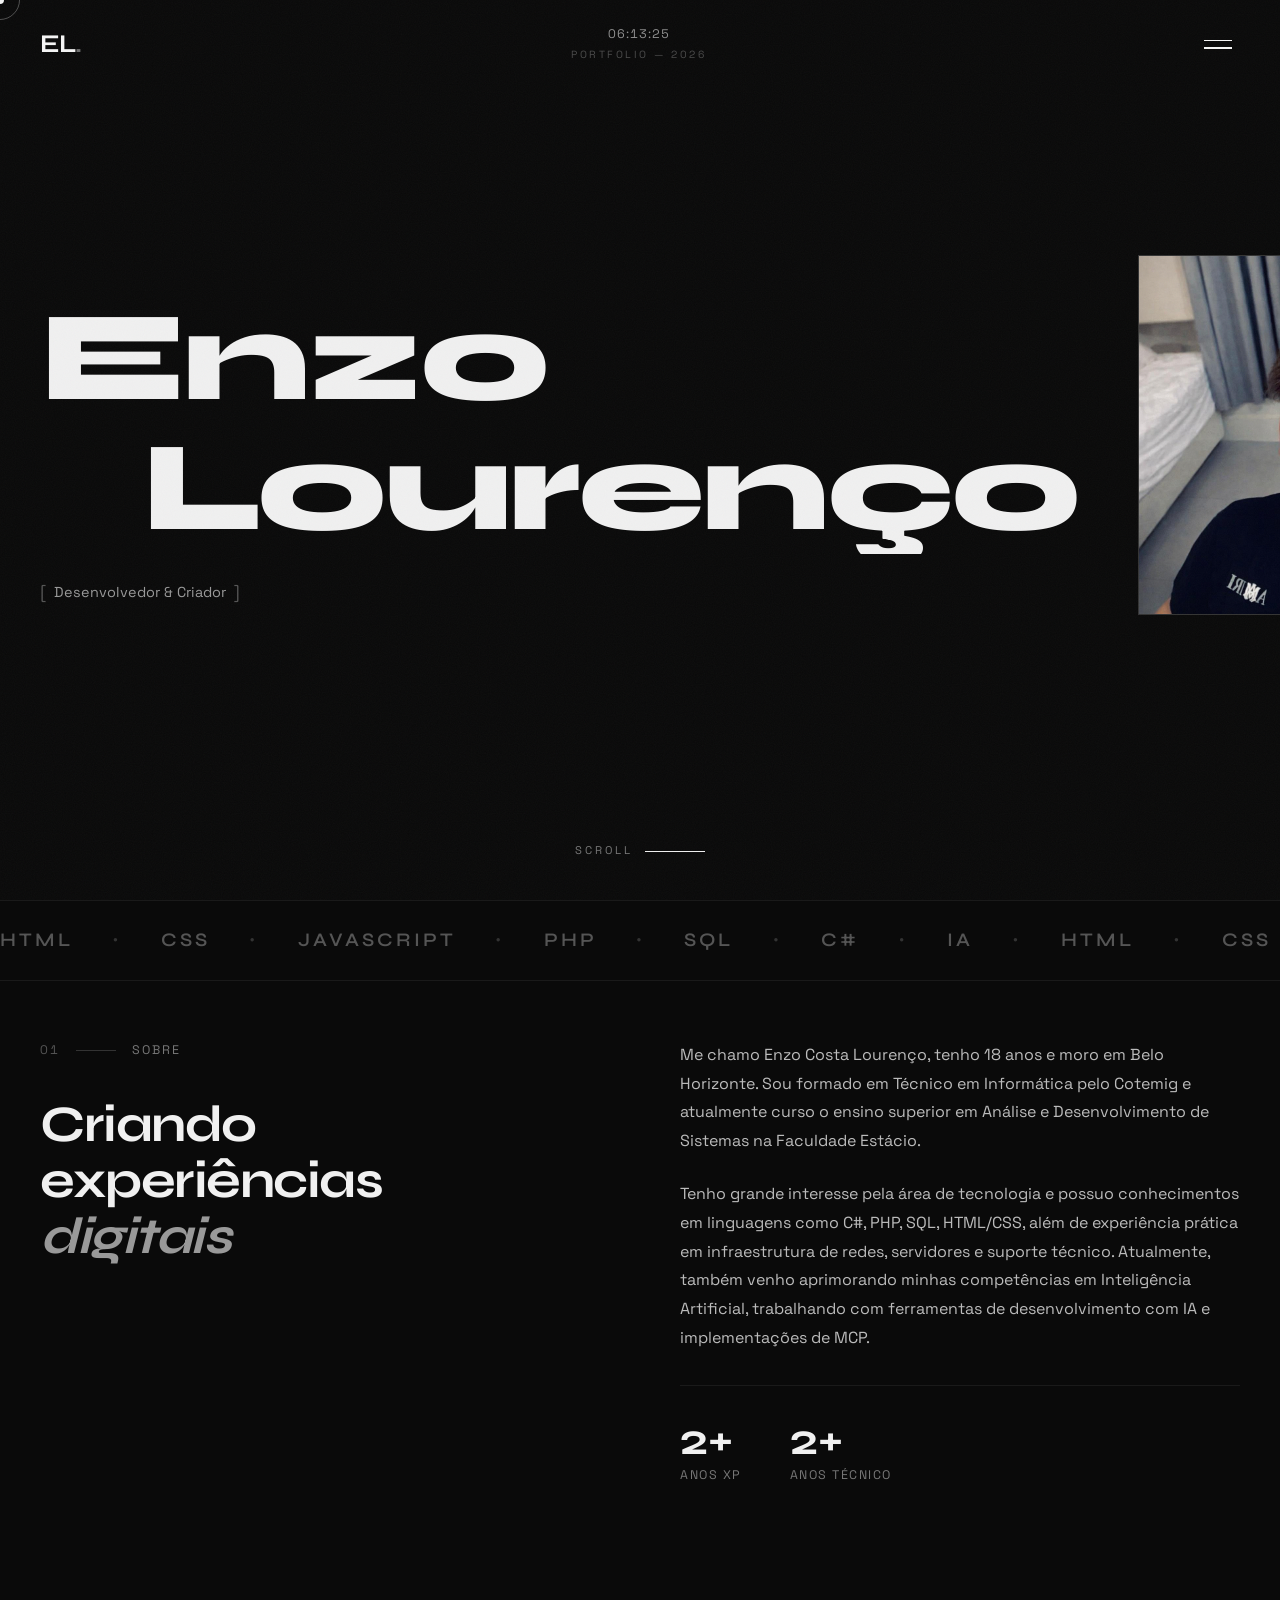
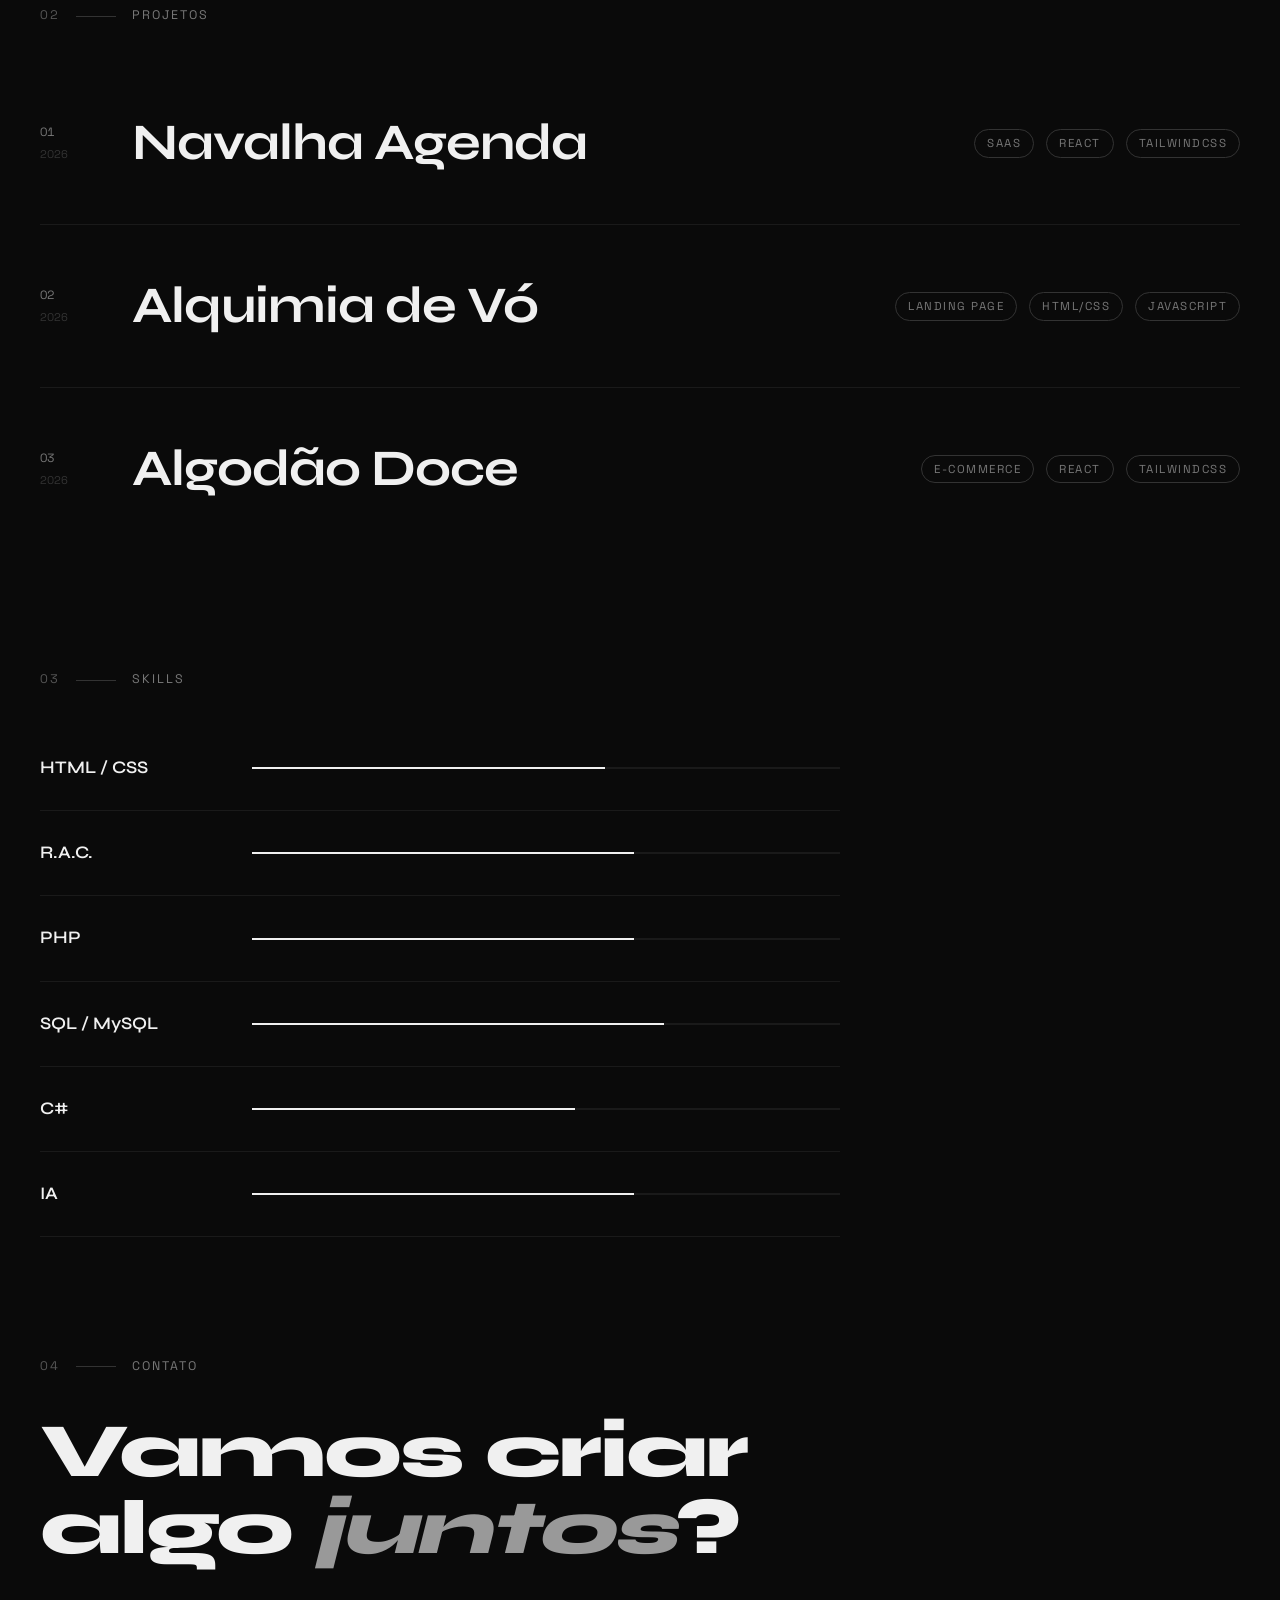
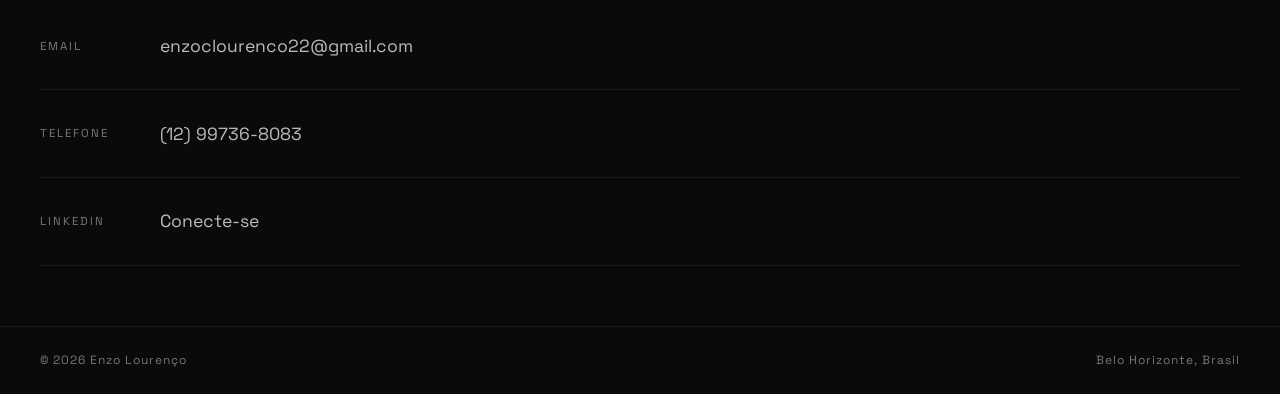
==== commit daf33410: "Algodão doce adicionado nos projetos" ====
--- a/index.html
+++ b/index.html
@@ -237,6 +237,34 @@
             </div>
 
             <!-- Project 3 -->
+            <div class="work-item reveal-up">
+                <div class="work-summary">
+                    <div class="work-item-header">
+                        <span class="work-number">03</span>
+                        <span class="work-year">2026</span>
+                    </div>
+                    <h3 class="work-title">Algodão Doce</h3>
+                    <div class="work-tags">
+                        <span>E-commerce</span>
+                        <span>React</span>
+                        <span>TailwindCSS</span>
+                    </div>
+                </div>
+                <div class="work-details">
+                    <div class="work-details-inner">
+                        <div class="work-photo">
+                            <img src="ImagemAlgodaoDoce.png" alt="Algodão Doce">
+                        </div>
+                        <div class="work-desc">
+                            <p>Plataforma de e-commerce voltada para artigos de festas e decorações. Possui catálogo de produtos interativo, sistema de busca, carrinho de compras e design responsivo premium.</p>
+                            <a href="https://algodaodocecpv.vercel.app/" target="_blank" class="work-link">Acessar Projeto ↗</a>
+                        </div>
+                    </div>
+                </div>
+                <div class="work-item-line"></div>
+            </div>
+
+            <!-- Project 3 -->
             <!-- <div class="work-item reveal-up">
                 <div class="work-summary">
                     <div class="work-item-header">
--- a/style.css
+++ b/style.css
@@ -595,26 +595,28 @@
 }
 
 .work-item {
+    display: flex;
+    flex-direction: column;
+    padding: 40px 0;
+    position: relative;
+    border-top: 1px solid var(--gray-darkest);
+    cursor: pointer;
+}
+
+.work-summary {
     display: grid;
     grid-template-columns: auto 1fr auto;
     align-items: center;
     gap: 32px;
-    padding: 40px 0;
-    position: relative;
+    width: 100%;
     transition: all 0.4s var(--ease-out-expo);
 }
 
+.work-item:first-child {
+    border-top: none;
+}
+
 .work-item-line {
-    position: absolute;
-    bottom: 0;
-    left: 0;
-    width: 100%;
-    height: 1px;
-    background: var(--gray-darkest);
-}
-
-.work-item-line::after {
-    content: '';
     position: absolute;
     bottom: 0;
     left: 0;
@@ -624,7 +626,7 @@
     transition: width 0.6s var(--ease-out-expo);
 }
 
-.work-item:hover .work-item-line::after {
+.work-item:hover .work-item-line {
     width: 100%;
 }
 
@@ -683,29 +685,72 @@
     color: var(--gray-lighter);
 }
 
-/* Project Preview Image */
-.work-preview {
-    position: fixed;
-    width: 320px;
-    height: 200px;
-    pointer-events: none;
-    z-index: 100;
-    opacity: 0;
-    transition: opacity 0.3s var(--ease-out-expo);
+/* Expanded Work Details */
+.work-details {
+    display: grid;
+    grid-template-rows: 0fr;
+    transition: grid-template-rows 0.6s var(--ease-out-expo);
+}
+
+.work-item:hover .work-details {
+    grid-template-rows: 1fr;
+}
+
+.work-details-inner {
     overflow: hidden;
-}
-
-.work-preview.visible {
-    opacity: 1;
-}
-
-.work-preview img {
+    display: flex;
+    gap: 40px;
+}
+
+.work-item:hover .work-details-inner {
+    padding-top: 40px;
+}
+
+.work-photo {
+    width: 380px;
+    height: 240px;
+    flex-shrink: 0;
+    overflow: hidden;
+}
+
+.work-photo img {
     width: 100%;
     height: 100%;
     object-fit: cover;
     filter: grayscale(100%);
-}
-
+    transition: transform 0.8s var(--ease-out-expo), filter 0.8s;
+}
+
+.work-item:hover .work-photo img {
+    transform: scale(1.05);
+    filter: grayscale(0%);
+}
+
+.work-desc {
+    display: flex;
+    flex-direction: column;
+    justify-content: center;
+    gap: 24px;
+    color: var(--gray);
+    font-size: 1rem;
+    line-height: 1.6;
+    max-width: 500px;
+}
+
+.work-link {
+    display: inline-flex;
+    color: var(--white);
+    font-family: var(--font-display);
+    font-weight: 600;
+    letter-spacing: 1px;
+    text-transform: uppercase;
+    font-size: 0.85rem;
+    transition: color 0.3s;
+}
+
+.work-link:hover {
+    color: var(--gray-light);
+}
 /* ===== SKILLS ===== */
 .skills {
     padding: 60px 40px;
@@ -942,17 +987,27 @@
     }
 
     .work-item {
+        padding: 32px 0;
+    }
+
+    .work-summary {
         grid-template-columns: 1fr;
         gap: 12px;
-        padding: 32px 0;
     }
 
     .work-tags {
         justify-content: flex-start;
     }
 
-    .work-preview {
-        display: none;
+    .work-details-inner {
+        flex-direction: column;
+        gap: 24px;
+    }
+
+    .work-photo {
+        width: 100%;
+        height: auto;
+        aspect-ratio: 16/9;
     }
 }
 
@@ -970,25 +1025,21 @@
     }
 
     .hero {
-        padding: 20px;
-        flex-direction: column;
+        padding: 80px 20px 20px;
+    }
+
+    .hero-row {
+        flex-direction: column-reverse;
         align-items: flex-start;
-        justify-content: flex-end;
-    }
-
-    .hero-content {
-        padding-bottom: 40px;
-    }
-
-    .hero-photo-container {
+        gap: 24px;
+        margin-top: auto;
+        margin-bottom: auto;
+    }
+
+    .hero-right {
+        margin-right: 0;
+        align-self: flex-end;
         position: relative;
-        right: auto;
-        top: auto;
-        transform: none;
-        margin-bottom: 40px;
-        align-self: flex-end;
-        opacity: 1;
-        animation: fadeIn 1s var(--ease-out-expo) 0.4s forwards;
     }
 
     .hero-photo-wrapper {
@@ -997,21 +1048,25 @@
     }
 
     .title-word {
-        font-size: clamp(3rem, 14vw, 5rem);
+        font-size: clamp(2.5rem, 10vw, 4rem);
     }
 
     .title-line-indent {
-        padding-left: 12vw;
-    }
-
-    .hero-bottom {
-        flex-direction: column;
-        gap: 24px;
-        align-items: flex-start;
+        padding-left: 10vw;
+    }
+
+    .hero-role {
+        font-size: 1.1rem;
+        margin-top: 24px;
+        padding-left: 8vw;
+    }
+
+    .role-bracket {
+        font-size: 1.3rem;
     }
 
     .about {
-        padding: 80px 20px;
+        padding: 40px 20px;
     }
 
     .about-stats {
@@ -1020,7 +1075,7 @@
     }
 
     .work {
-        padding: 80px 20px;
+        padding: 40px 20px;
     }
 
     .work-title {
@@ -1028,7 +1083,7 @@
     }
 
     .skills {
-        padding: 80px 20px;
+        padding: 40px 20px;
     }
 
     .skill-row {
@@ -1046,7 +1101,7 @@
     }
 
     .contact {
-        padding: 80px 20px;
+        padding: 40px 20px;
     }
 
     .contact-link {
@@ -1070,7 +1125,21 @@
     }
 
     .menu-link {
-        font-size: clamp(1.8rem, 8vw, 3rem);
+        font-size: clamp(2rem, 8vw, 3rem);
+        padding: 16px 20px;
+        justify-content: flex-start;
+    }
+
+    .menu-link::before {
+        position: relative;
+        left: 0;
+        margin-right: 16px;
+        transform: none;
+        opacity: 0.5; /* Always slightly visible on mobile */
+    }
+
+    .menu-link-arrow {
+        display: none;
     }
 
     .menu-footer {
@@ -1085,22 +1154,23 @@
 
 @media (max-width: 480px) {
     .hero {
-        padding: 16px;
+        padding: 60px 16px 16px;
     }
 
     .about {
-        padding: 60px 16px;
+        padding: 40px 16px;
     }
 
     .work {
-        padding: 60px 16px;
+        padding: 40px 16px;
     }
 
     .skills {
-        padding: 60px 16px;
+        padding: 40px 16px;
     }
 
     .contact {
-        padding: 60px 16px;
-    }
-}
+        padding: 40px 16px;
+    }
+}
+
